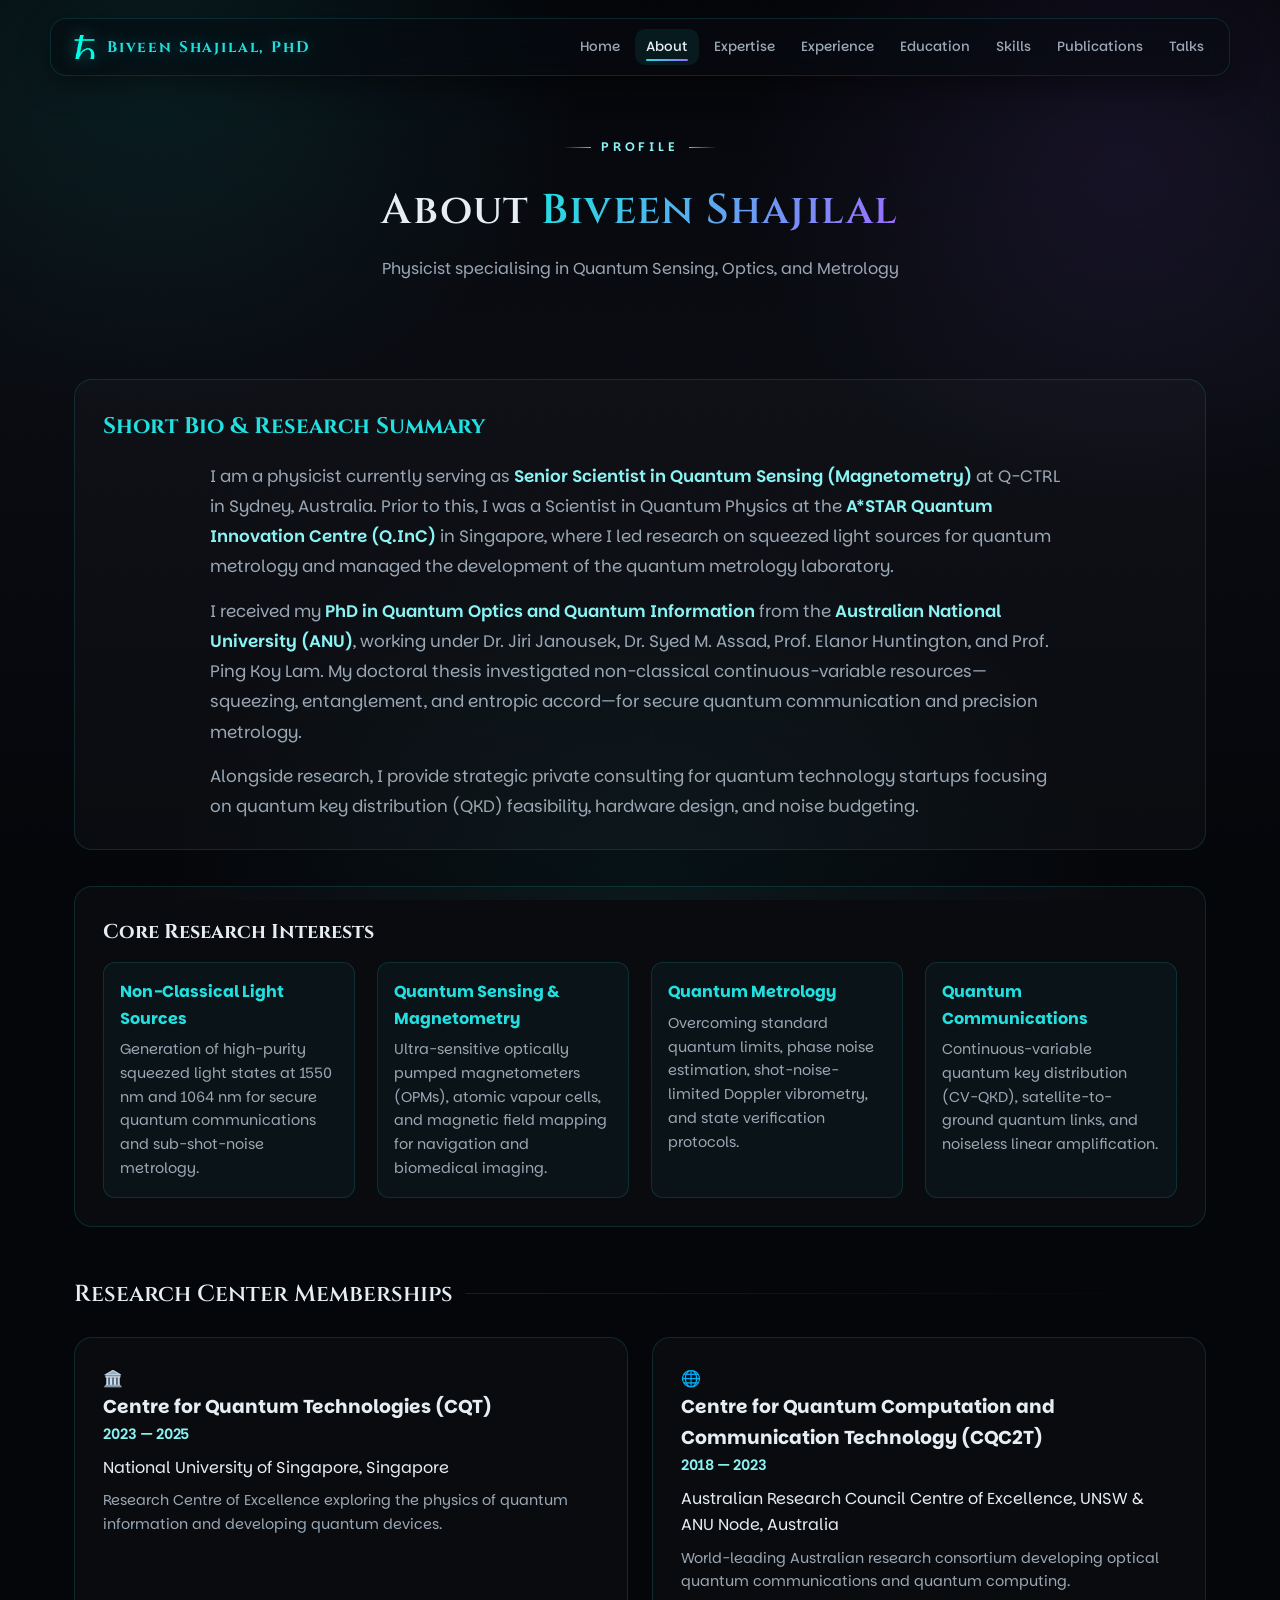
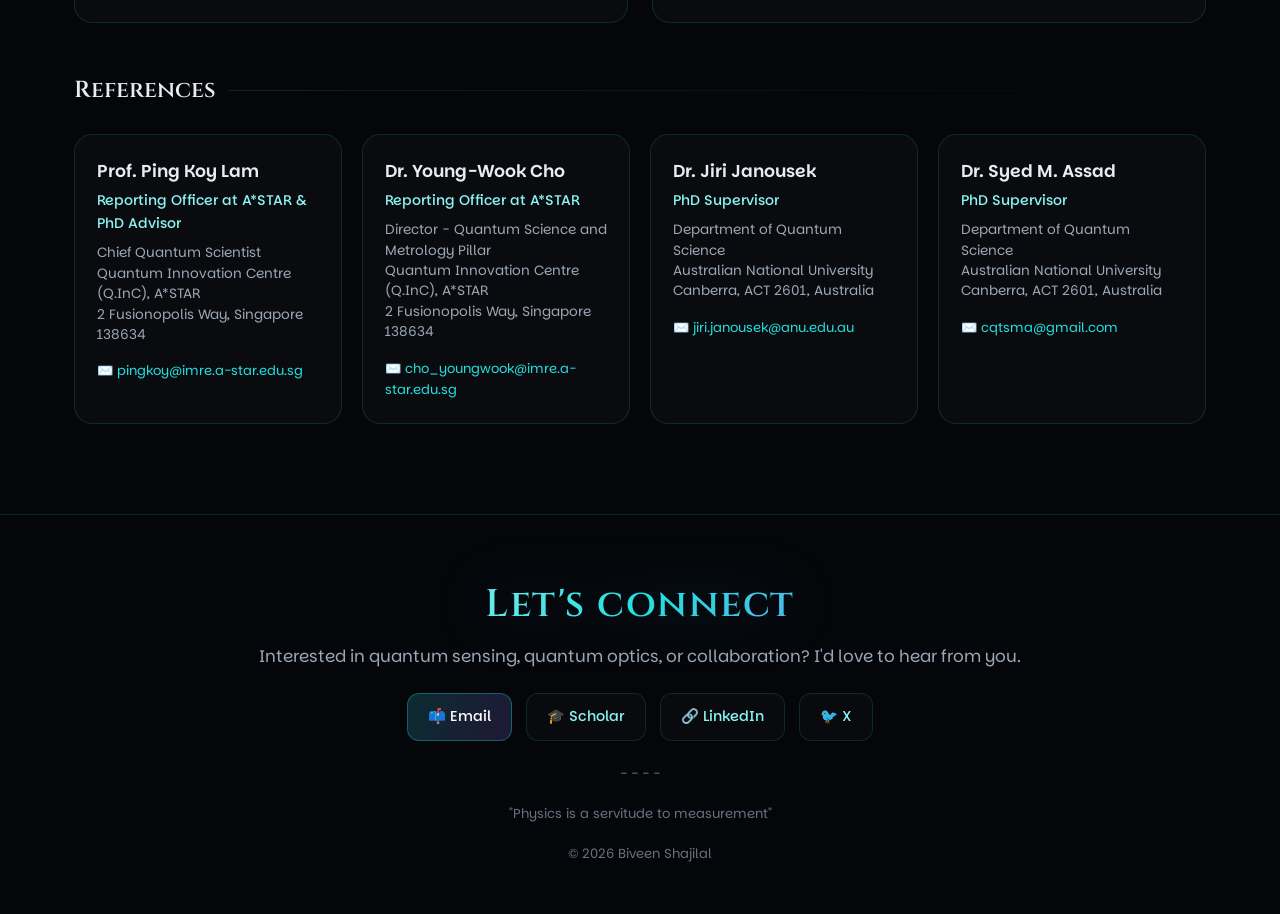
==== about.html @ 1263969d "New subpage version" ====
<!DOCTYPE html>
<html lang="en">
<head>
    <meta charset="UTF-8">
    <meta name="viewport" content="width=device-width, initial-scale=1.0">
    <link rel="icon" href="icon.svg" type="image/svg+xml">
    <link rel="alternate icon" href="icon.png" type="image/png">
    <title>About - Biveen Shajilal</title>
    <link rel="stylesheet" href="css/style.css">
</head>
<body>
    <div class="bg-aurora"></div>
    <div id="scroll-progress"></div>

    <!-- Navigation -->
    <nav class="navbar">
        <a href="index.html" class="nav-brand">
            <img src="icon.svg" alt="Dirac constant h-bar">
            <span>Biveen Shajilal, PhD</span>
        </a>
        <ul class="navbar-nav">
            <li><a href="index.html" class="nav-link">Home</a></li>
            <li><a href="about.html" class="nav-link active">About</a></li>
            <li><a href="expertise.html" class="nav-link">Expertise</a></li>
            <li><a href="experience.html" class="nav-link">Experience</a></li>
            <li><a href="education.html" class="nav-link">Education</a></li>
            <li><a href="skills.html" class="nav-link">Skills</a></li>
            <li><a href="publications.html" class="nav-link">Publications</a></li>
            <li><a href="talks.html" class="nav-link">Talks</a></li>
        </ul>
    </nav>

    <!-- Page Header -->
    <header class="page-header">
        <p class="eyebrow center reveal is-visible">Profile</p>
        <h1 class="section-title reveal is-visible">About <span>Biveen Shajilal</span></h1>
        <p class="section-sub reveal is-visible d1">Physicist specialising in Quantum Sensing, Optics, and Metrology</p>
    </header>

    <main class="container">
        <!-- Biography & Overview -->
        <section class="section">
            <div class="card reveal" style="margin-bottom: 36px;">
                <h2 style="font-family: 'Cinzel', serif; font-size: 1.4rem; color: var(--cyan); margin-bottom: 16px;">Short Bio & Research Summary</h2>
                <p class="about-text align-left" style="margin-bottom: 14px;">
                    I am a physicist currently serving as <strong>Senior Scientist in Quantum Sensing (Magnetometry)</strong> at Q-CTRL in Sydney, Australia. Prior to this, I was a Scientist in Quantum Physics at the <strong>A*STAR Quantum Innovation Centre (Q.InC)</strong> in Singapore, where I led research on squeezed light sources for quantum metrology and managed the development of the quantum metrology laboratory.
                </p>
                <p class="about-text align-left" style="margin-bottom: 14px;">
                    I received my <strong>PhD in Quantum Optics and Quantum Information</strong> from the <strong>Australian National University (ANU)</strong>, working under Dr. Jiri Janousek, Dr. Syed M. Assad, Prof. Elanor Huntington, and Prof. Ping Koy Lam. My doctoral thesis investigated non-classical continuous-variable resources—squeezing, entanglement, and entropic accord—for secure quantum communication and precision metrology.
                </p>
                <p class="about-text align-left" style="margin-bottom: 0;">
                    Alongside research, I provide strategic private consulting for quantum technology startups focusing on quantum key distribution (QKD) feasibility, hardware design, and noise budgeting.
                </p>
            </div>

            <!-- Key Research Interests -->
            <div class="card reveal d1" style="margin-bottom: 36px;">
                <h3 style="font-family: 'Cinzel', serif; font-size: 1.25rem; color: var(--text); margin-bottom: 14px;">Core Research Interests</h3>
                <div class="skills-grid" style="grid-template-columns: repeat(auto-fit, minmax(240px, 1fr));">
                    <div style="background: rgba(34,224,224,0.04); border: 1px solid var(--border); border-radius: 12px; padding: 16px;">
                        <h4 style="color: var(--cyan); margin-bottom: 6px;">Non-Classical Light Sources</h4>
                        <p style="color: var(--text-dim); font-size: 0.9rem;">Generation of high-purity squeezed light states at 1550 nm and 1064 nm for secure quantum communications and sub-shot-noise metrology.</p>
                    </div>
                    <div style="background: rgba(34,224,224,0.04); border: 1px solid var(--border); border-radius: 12px; padding: 16px;">
                        <h4 style="color: var(--cyan); margin-bottom: 6px;">Quantum Sensing & Magnetometry</h4>
                        <p style="color: var(--text-dim); font-size: 0.9rem;">Ultra-sensitive optically pumped magnetometers (OPMs), atomic vapour cells, and magnetic field mapping for navigation and biomedical imaging.</p>
                    </div>
                    <div style="background: rgba(34,224,224,0.04); border: 1px solid var(--border); border-radius: 12px; padding: 16px;">
                        <h4 style="color: var(--cyan); margin-bottom: 6px;">Quantum Metrology</h4>
                        <p style="color: var(--text-dim); font-size: 0.9rem;">Overcoming standard quantum limits, phase noise estimation, shot-noise-limited Doppler vibrometry, and state verification protocols.</p>
                    </div>
                    <div style="background: rgba(34,224,224,0.04); border: 1px solid var(--border); border-radius: 12px; padding: 16px;">
                        <h4 style="color: var(--cyan); margin-bottom: 6px;">Quantum Communications</h4>
                        <p style="color: var(--text-dim); font-size: 0.9rem;">Continuous-variable quantum key distribution (CV-QKD), satellite-to-ground quantum links, and noiseless linear amplification.</p>
                    </div>
                </div>
            </div>

            <!-- Research Center Memberships -->
            <h3 class="sub-heading reveal">Research Center Memberships</h3>
            <div class="expertise-grid" style="margin-bottom: 36px;">
                <div class="card reveal d1">
                    <div class="ico">🏛️</div>
                    <h3>Centre for Quantum Technologies (CQT)</h3>
                    <p style="color: var(--cyan-soft); font-size: 0.9rem; font-weight: 600; margin-bottom: 8px;">2023 — 2025</p>
                    <p>National University of Singapore, Singapore</p>
                    <p style="color: var(--text-dim); font-size: 0.9rem; margin-top: 8px;">Research Centre of Excellence exploring the physics of quantum information and developing quantum devices.</p>
                </div>
                <div class="card reveal d2">
                    <div class="ico">🌐</div>
                    <h3>Centre for Quantum Computation and Communication Technology (CQC2T)</h3>
                    <p style="color: var(--cyan-soft); font-size: 0.9rem; font-weight: 600; margin-bottom: 8px;">2018 — 2023</p>
                    <p>Australian Research Council Centre of Excellence, UNSW & ANU Node, Australia</p>
                    <p style="color: var(--text-dim); font-size: 0.9rem; margin-top: 8px;">World-leading Australian research consortium developing optical quantum communications and quantum computing.</p>
                </div>
            </div>

            <!-- Academic & Professional References -->
            <h3 class="sub-heading reveal">References</h3>
            <div class="references-grid reveal d1">
                <div class="card ref-card">
                    <div class="ref-name">Prof. Ping Koy Lam</div>
                    <div class="ref-role">Reporting Officer at A*STAR & PhD Advisor</div>
                    <div class="ref-org">
                        Chief Quantum Scientist<br>
                        Quantum Innovation Centre (Q.InC), A*STAR<br>
                        2 Fusionopolis Way, Singapore 138634
                    </div>
                    <a href="mailto:pingkoy@imre.a-star.edu.sg" class="ref-email">✉️ pingkoy@imre.a-star.edu.sg</a>
                </div>
                <div class="card ref-card">
                    <div class="ref-name">Dr. Young-Wook Cho</div>
                    <div class="ref-role">Reporting Officer at A*STAR</div>
                    <div class="ref-org">
                        Director - Quantum Science and Metrology Pillar<br>
                        Quantum Innovation Centre (Q.InC), A*STAR<br>
                        2 Fusionopolis Way, Singapore 138634
                    </div>
                    <a href="mailto:cho_youngwook@imre.a-star.edu.sg" class="ref-email">✉️ cho_youngwook@imre.a-star.edu.sg</a>
                </div>
                <div class="card ref-card">
                    <div class="ref-name">Dr. Jiri Janousek</div>
                    <div class="ref-role">PhD Supervisor</div>
                    <div class="ref-org">
                        Department of Quantum Science<br>
                        Australian National University<br>
                        Canberra, ACT 2601, Australia
                    </div>
                    <a href="mailto:jiri.janousek@anu.edu.au" class="ref-email">✉️ jiri.janousek@anu.edu.au</a>
                </div>
                <div class="card ref-card">
                    <div class="ref-name">Dr. Syed M. Assad</div>
                    <div class="ref-role">PhD Supervisor</div>
                    <div class="ref-org">
                        Department of Quantum Science<br>
                        Australian National University<br>
                        Canberra, ACT 2601, Australia
                    </div>
                    <a href="mailto:cqtsma@gmail.com" class="ref-email">✉️ cqtsma@gmail.com</a>
                </div>
            </div>
        </section>
    </main>

    <!-- Footer -->
    <footer class="footer">
        <div class="hero-name">Let's connect</div>
        <p class="about-text">Interested in quantum sensing, quantum optics, or collaboration? I'd love to hear from you.</p>
        <div class="footer-links">
            <a href="mailto:biveen.shajilal@gmail.com" class="btn btn-primary">📫 Email</a>
            <a href="https://scholar.google.com/citations?user=_PFmphAAAAAJ&hl=en" class="btn" target="_blank">🎓 Scholar</a>
            <a href="https://www.linkedin.com/in/biveen-shajilal-3a89a4a4" class="btn" target="_blank">🔗 LinkedIn</a>
            <a href="https://x.com/biveenslal" class="btn" target="_blank">🐦 X</a>
        </div>
        <p class="footer-copy">- - - -</p>
        <p class="footer-copy">"Physics is a servitude to measurement"</p>
        <p class="footer-copy">© <span id="year"></span> Biveen Shajilal</p>
    </footer>

    <script src="js/main.js"></script>
</body>
</html>
---- css/style.css ----
@import url('https://fonts.googleapis.com/css2?family=Parkinsans:wght@300..700&display=swap');
@import url('https://fonts.googleapis.com/css2?family=Cinzel:wght@400..900&display=swap');

:root {
    --bg-0: #05060a;
    --bg-1: #0a0c12;
    --bg-2: #0e1119;
    --cyan: #22e0e0;
    --cyan-soft: #8af4f4;
    --purple: #9d6bff;
    --text: #e6edf3;
    --text-dim: #9aa7b4;
    --text-faint: #66727f;
    --border: rgba(34, 224, 224, 0.14);
    --border-strong: rgba(34, 224, 224, 0.32);
    --card: rgba(255, 255, 255, 0.025);
}

* { margin: 0; padding: 0; box-sizing: border-box; }

html { scroll-behavior: smooth; }

body {
    font-family: 'Parkinsans', sans-serif;
    background: var(--bg-0);
    color: var(--text);
    line-height: 1.65;
    overflow-x: hidden;
    -webkit-font-smoothing: antialiased;
    min-height: 100vh;
    display: flex;
    flex-direction: column;
}

/* Ambient animated background */
.bg-aurora {
    position: fixed;
    inset: 0;
    z-index: -2;
    background:
        radial-gradient(45rem 35rem at 12% 8%, rgba(34, 224, 224, 0.10), transparent 60%),
        radial-gradient(40rem 35rem at 88% 18%, rgba(157, 107, 255, 0.10), transparent 60%),
        radial-gradient(50rem 40rem at 50% 100%, rgba(34, 224, 224, 0.06), transparent 60%),
        linear-gradient(180deg, var(--bg-0), var(--bg-1) 40%, var(--bg-0));
}
.bg-aurora::after {
    content: '';
    position: absolute;
    inset: -50%;
    background:
        radial-gradient(circle at 30% 30%, rgba(34,224,224,0.05), transparent 8%),
        radial-gradient(circle at 70% 60%, rgba(157,107,255,0.05), transparent 8%);
    background-size: 14px 14px, 22px 22px;
    opacity: 0.5;
    animation: drift 40s linear infinite;
}
@keyframes drift {
    0% { transform: translate(0, 0); }
    100% { transform: translate(-60px, -60px); }
}

.container { 
    max-width: 1180px; 
    margin: 0 auto; 
    padding: 0 24px; 
    position: relative; 
    z-index: 1; 
    width: 100%;
}

main.container {
    flex: 1 0 auto;
}

/* Scroll progress bar */
#scroll-progress {
    position: fixed; top: 0; left: 0; height: 3px; width: 0%;
    background: linear-gradient(90deg, var(--cyan), var(--purple));
    z-index: 2000; box-shadow: 0 0 12px rgba(34, 224, 224, 0.6);
    transition: width 0.1s linear;
}

/* ---------- Navbar ---------- */
.navbar {
    position: fixed; top: 18px; left: 50%; transform: translateX(-50%);
    width: calc(100% - 36px); max-width: 1180px;
    background: rgba(8, 10, 16, 0.6);
    backdrop-filter: blur(18px) saturate(140%);
    -webkit-backdrop-filter: blur(18px) saturate(140%);
    border: 1px solid var(--border);
    border-radius: 16px;
    padding: 10px 14px;
    z-index: 1000;
    display: flex; align-items: center; justify-content: space-between;
    box-shadow: 0 10px 30px rgba(0, 0, 0, 0.4);
    transition: transform 0.4s ease, box-shadow 0.4s ease;
}
.nav-brand {
    font-family: 'Cinzel', serif; font-weight: 700; letter-spacing: 0.12em;
    color: var(--cyan); font-size: 0.95rem; padding-left: 8px; white-space: nowrap;
    text-shadow: 0 0 16px rgba(34, 224, 224, 0.4);
    display: inline-flex; align-items: center; gap: 10px;
    text-decoration: none;
}
.nav-brand img {
    width: 24px; height: 24px; display: block;
    filter: drop-shadow(0 0 8px rgba(34, 224, 224, 0.5));
}
.navbar-nav { list-style: none; display: flex; gap: 4px; flex-wrap: wrap; justify-content: flex-end; }
.nav-link {
    color: var(--text-dim); text-decoration: none; font-size: 0.84rem; font-weight: 500;
    padding: 7px 11px; border-radius: 10px; position: relative; 
    transition: color 0.25s ease, background 0.25s ease;
    display: inline-block;
}
.nav-link::after {
    content: ''; position: absolute; left: 11px; right: 11px; bottom: 4px; height: 2px;
    background: linear-gradient(90deg, var(--cyan), var(--purple));
    transform: scaleX(0); transform-origin: left; transition: transform 0.3s ease; border-radius: 2px;
}
.nav-link:hover, .nav-link.active { color: var(--text); background: rgba(34, 224, 224, 0.08); }
.nav-link:hover::after, .nav-link.active::after { transform: scaleX(1); }

/* ---------- Page Header (for subpages) ---------- */
.page-header {
    padding: 130px 24px 36px;
    text-align: center;
    position: relative;
    z-index: 1;
}

/* ---------- Hero (Home) ---------- */
.hero {
    position: relative; min-height: 100vh;
    display: flex; flex-direction: column; align-items: center; justify-content: center;
    text-align: center; padding: 120px 24px 100px; overflow: hidden;
}
.hero-inner { position: relative; z-index: 1; max-width: 880px; }
.hero-inner > *:not(.atom) { position: relative; z-index: 1; }

/* Rubidium atom: profile picture as nucleus with electron shells */
.atom {
    position: relative; width: 169px; height: 169px; margin: 0 auto 20px;
    display: flex; align-items: center; justify-content: center; z-index: 0;
    animation: floaty 6s ease-in-out infinite;
}
.atom .shells { position: absolute; top: 50%; left: 50%; width: 0; height: 0; z-index: 0; pointer-events: none; opacity: 0.15; }
.atom .shell {
    position: absolute; top: 50%; left: 50%; border-radius: 50%;
    border: 1px solid rgba(34, 224, 224, 0.16);
    transform: translate(-50%, -50%);
    animation: orbitSpin var(--dur) linear infinite;
}
.atom .shell.rev { animation-direction: reverse; border-color: rgba(157, 107, 255, 0.18); }
.atom .electron {
    position: absolute; top: 50%; left: 50%; width: 7px; height: 7px; border-radius: 50%;
    transform: translate(-50%, -50%) rotate(var(--a)) translateX(var(--r));
    background: radial-gradient(circle at 35% 35%, #d6ffff, var(--cyan));
    box-shadow: 0 0 8px 1.5px rgba(34, 224, 224, 0.7);
}
.atom .shell.rev .electron {
    background: radial-gradient(circle at 35% 35%, #f0e7ff, var(--purple));
    box-shadow: 0 0 8px 1.5px rgba(157, 107, 255, 0.7);
}
.atom .electron.valence {
    width: 10px; height: 10px;
    background: radial-gradient(circle at 35% 35%, #fff6cf, #ffce4d);
    box-shadow: 0 0 12px 2.5px rgba(255, 200, 80, 0.85);
}
@keyframes orbitSpin { to { transform: translate(-50%, -50%) rotate(360deg); } }

.hero-avatar {
    width: 169px; height: 169px; border-radius: 50%; margin: 0 auto;
    border: 2px solid var(--border-strong); overflow: hidden; position: relative; z-index: 1;
    box-shadow: 0 0 0 6px rgba(34, 224, 224, 0.05), 0 0 40px rgba(34, 224, 224, 0.25);
}
.hero-avatar::before {
    content: ''; position: absolute; inset: -2px; border-radius: 50%; padding: 2px;
    background: conic-gradient(from 0deg, var(--cyan), var(--purple), var(--cyan));
    -webkit-mask: linear-gradient(#000 0 0) content-box, linear-gradient(#000 0 0);
    mask: linear-gradient(#000 0 0) content-box, linear-gradient(#000 0 0);
    -webkit-mask-composite: xor; mask-composite: exclude;
    animation: spin 8s linear infinite;
}
.hero-avatar img { width: 100%; height: 100%; object-fit: cover; border-radius: 50%; display: block; }
@keyframes floaty { 0%, 100% { transform: translateY(0); } 50% { transform: translateY(-10px); } }
@keyframes spin { to { transform: rotate(360deg); } }

.eyebrow {
    display: inline-flex; align-items: center; gap: 10px;
    font-size: 0.78rem; font-weight: 600; letter-spacing: 0.32em; text-transform: uppercase;
    color: var(--cyan-soft); margin-bottom: 18px;
}
.eyebrow::before, .eyebrow.center::after {
    content: ''; width: 28px; height: 1px; background: linear-gradient(90deg, transparent, var(--cyan));
}
.eyebrow.center::after { background: linear-gradient(90deg, var(--cyan), transparent); }

.hero-name {
    font-family: 'Cinzel', serif; font-weight: 600;
    font-size: clamp(2.08rem, 5.6vw, 4rem); line-height: 1.05; letter-spacing: 0.04em;
    background: linear-gradient(120deg, #ffffff 10%, var(--cyan) 50%, var(--purple) 90%);
    -webkit-background-clip: text; background-clip: text; -webkit-text-fill-color: transparent;
    filter: drop-shadow(0 0 30px rgba(34, 224, 224, 0.25));
    margin-bottom: 18px;
}
.hero-role { font-size: clamp(1.05rem, 2.4vw, 1.35rem); color: var(--text); font-weight: 500; margin-bottom: 8px; }
.hero-affil { font-size: 0.98rem; color: var(--text-dim); margin-bottom: 28px; }
.hero-affil strong { color: var(--cyan-soft); font-weight: 600; }

.hero-badges { display: flex; flex-wrap: wrap; gap: 10px; justify-content: center; margin-bottom: 32px; }
.badge {
    font-size: 0.82rem; font-weight: 500; padding: 7px 16px; border-radius: 999px;
    color: var(--cyan-soft); background: rgba(34, 224, 224, 0.07);
    border: 1px solid var(--border); transition: all 0.3s ease;
}
.badge:hover { background: rgba(157, 107, 255, 0.12); border-color: rgba(157,107,255,0.4); color: #fff; transform: translateY(-2px); }

.hero-links { display: flex; flex-wrap: wrap; gap: 12px; justify-content: center; }
.btn {
    display: inline-flex; align-items: center; gap: 8px; text-decoration: none; font-weight: 500; font-size: 0.9rem;
    padding: 11px 20px; border-radius: 12px; transition: all 0.3s ease; border: 1px solid var(--border);
    color: var(--cyan-soft); background: rgba(255,255,255,0.02);
}
.btn:hover { 
    transform: translateY(-3px); color: #fff; border-color: var(--border-strong);
    box-shadow: 0 10px 26px rgba(34, 224, 224, 0.2); background: rgba(34, 224, 224, 0.08); 
}
.btn-primary { 
    background: linear-gradient(120deg, rgba(34,224,224,0.18), rgba(157,107,255,0.18)); 
    border-color: var(--border-strong); color: #fff; 
}

.scroll-cue {
    position: absolute; bottom: 28px; left: 50%; transform: translateX(-50%); z-index: 1;
    display: flex; flex-direction: column; align-items: center; gap: 8px; color: var(--text-faint);
    font-size: 0.7rem; letter-spacing: 0.3em; text-transform: uppercase;
}
.scroll-mouse { width: 22px; height: 36px; border: 2px solid var(--text-faint); border-radius: 12px; position: relative; }
.scroll-mouse::before {
    content: ''; position: absolute; top: 7px; left: 50%; transform: translateX(-50%);
    width: 4px; height: 7px; border-radius: 2px; background: var(--cyan); animation: scrollDot 1.6s ease-in-out infinite;
}
@keyframes scrollDot { 0% { opacity: 0; transform: translate(-50%, 0); } 40% { opacity: 1; } 80%, 100% { opacity: 0; transform: translate(-50%, 12px); } }

/* ---------- Stats strip ---------- */
.stats-strip {
    display: grid; grid-template-columns: repeat(4, 1fr); gap: 18px;
    margin: 40px auto 0; max-width: 1000px; position: relative; z-index: 2;
    padding: 0 24px;
}
.stat-card {
    text-align: center; padding: 26px 16px; border-radius: 18px;
    background: var(--card); border: 1px solid var(--border);
    backdrop-filter: blur(14px); -webkit-backdrop-filter: blur(14px);
    transition: all 0.35s ease;
}
.stat-card:hover { transform: translateY(-6px); border-color: var(--border-strong); box-shadow: 0 16px 40px rgba(34,224,224,0.12); }
.stat-num {
    font-family: 'Cinzel', serif; font-size: 2.2rem; font-weight: 700; line-height: 1;
    background: linear-gradient(120deg, var(--cyan), var(--purple));
    -webkit-background-clip: text; background-clip: text; -webkit-text-fill-color: transparent;
}
.stat-label { font-size: 0.78rem; color: var(--text-dim); margin-top: 8px; letter-spacing: 0.04em; }

/* ---------- Sections ---------- */
.section { padding: 60px 0 30px; }
.section-head { text-align: center; max-width: 760px; margin: 0 auto 42px; }
.section-title {
    font-family: 'Cinzel', serif; font-size: clamp(1.8rem, 4vw, 2.6rem); font-weight: 600;
    color: var(--text); letter-spacing: 0.03em;
}
.section-title span {
    background: linear-gradient(120deg, var(--cyan), var(--purple));
    -webkit-background-clip: text; background-clip: text; -webkit-text-fill-color: transparent;
}
.section-sub { color: var(--text-dim); margin-top: 12px; font-size: 1rem; }
.section-subtitle {
    font-family: 'Cinzel', serif;
    font-size: 0.88rem;
    font-weight: 500;
    letter-spacing: 0.07em;
    color: var(--cyan-soft);
    margin-top: 14px;
    line-height: 1.6;
    text-shadow: 0 0 12px rgba(34, 224, 224, 0.2);
}

.about-text { 
    color: var(--text-dim); font-size: 1.05rem; line-height: 1.8; 
    max-width: 860px; margin: 0 auto 20px; text-align: center; 
}
.about-text.align-left { text-align: left; }
.about-text strong { color: var(--cyan-soft); font-weight: 600; }

/* Cards generic */
.card {
    position: relative; background: var(--card); border: 1px solid var(--border);
    border-radius: 18px; padding: 28px; overflow: hidden; transition: all 0.35s ease;
}
.card::before {
    content: ''; position: absolute; inset: 0; padding: 1px; border-radius: 18px; pointer-events: none;
    background: linear-gradient(130deg, rgba(34,224,224,0.4), transparent 40%, rgba(157,107,255,0.4));
    -webkit-mask: linear-gradient(#000 0 0) content-box, linear-gradient(#000 0 0);
    mask: linear-gradient(#000 0 0) content-box, linear-gradient(#000 0 0);
    -webkit-mask-composite: xor; mask-composite: exclude; opacity: 0; transition: opacity 0.35s ease;
}
.card:hover { transform: translateY(-6px); box-shadow: 0 18px 44px rgba(0,0,0,0.4); }
.card:hover::before { opacity: 1; }

.expertise-grid { display: grid; grid-template-columns: repeat(auto-fit, minmax(300px, 1fr)); gap: 24px; }
.expertise-item .ico {
    width: 48px; height: 48px; border-radius: 14px; display: flex; align-items: center; justify-content: center;
    font-size: 1.5rem; margin-bottom: 18px; background: rgba(34,224,224,0.08); border: 1px solid var(--border);
}
.expertise-item h3 { color: var(--text); font-size: 1.25rem; font-weight: 600; margin-bottom: 12px; }
.expertise-item p { color: var(--text-dim); font-size: 0.96rem; line-height: 1.7; }
.expertise-item ul { list-style: none; margin-top: 14px; display: flex; flex-direction: column; gap: 6px; }
.expertise-item ul li { color: var(--text-dim); font-size: 0.88rem; display: flex; align-items: baseline; gap: 8px; }
.expertise-item ul li::before { content: '▹'; color: var(--cyan); }

/* Quick link cards for Home page */
.gateway-grid { display: grid; grid-template-columns: repeat(auto-fit, minmax(250px, 1fr)); gap: 20px; margin-top: 30px; }
.gateway-card {
    text-decoration: none; display: flex; flex-direction: column; justify-content: space-between;
}
.gateway-card h3 { color: var(--text); font-size: 1.15rem; font-weight: 600; display: flex; align-items: center; gap: 8px; }
.gateway-card p { color: var(--text-dim); font-size: 0.88rem; margin: 10px 0 14px; line-height: 1.6; }
.gateway-card .arrow { color: var(--cyan); font-size: 0.9rem; font-weight: 600; align-self: flex-start; }

/* Timeline */
.timeline { position: relative; max-width: 900px; margin: 0 auto; padding-left: 34px; }
.timeline::before {
    content: ''; position: absolute; left: 9px; top: 6px; bottom: 6px; width: 2px;
    background: linear-gradient(180deg, var(--cyan), rgba(157,107,255,0.4), transparent);
}
.tl-item { position: relative; margin-bottom: 28px; }
.tl-item::before {
    content: ''; position: absolute; left: -33px; top: 26px; width: 14px; height: 14px; border-radius: 50%;
    background: var(--bg-0); border: 2px solid var(--cyan); box-shadow: 0 0 0 4px rgba(34,224,224,0.12);
}
.tl-head { display: flex; justify-content: space-between; flex-wrap: wrap; gap: 8px; margin-bottom: 6px; }
.tl-title { font-size: 1.18rem; font-weight: 600; color: var(--text); }
.tl-date {
    font-size: 0.78rem; color: var(--cyan-soft); font-weight: 600; white-space: nowrap;
    background: rgba(34,224,224,0.08); border: 1px solid var(--border); padding: 4px 12px; border-radius: 999px; height: fit-content;
}
.tl-org { color: var(--cyan-soft); font-weight: 500; font-size: 0.98rem; margin-bottom: 8px; }
.tl-desc { color: var(--text-dim); font-size: 0.95rem; line-height: 1.7; }
.tl-meta { color: var(--text-faint); font-size: 0.88rem; margin-top: 8px; }
.tl-meta strong { color: var(--text-dim); }

/* Skills */
.skills-grid { display: grid; grid-template-columns: repeat(auto-fit, minmax(270px, 1fr)); gap: 22px; }
.skill-category h4 { color: var(--cyan); font-size: 1.05rem; font-weight: 600; margin-bottom: 16px; letter-spacing: 0.02em; }
.skill-list { display: flex; flex-wrap: wrap; gap: 8px; }
.skill-tag {
    background: rgba(34,224,224,0.07); color: var(--text); padding: 6px 13px; border-radius: 16px;
    font-size: 0.8rem; font-weight: 500; border: 1px solid var(--border); transition: all 0.25s ease;
}
.skill-tag:hover { background: rgba(157,107,255,0.16); border-color: rgba(157,107,255,0.45); transform: translateY(-2px); color: #fff; }

/* Publications */
.pub-grid { display: grid; gap: 18px; }
.pub-item { padding: 24px 26px; }
.pub-num {
    display: inline-block; font-family: 'Cinzel', serif; font-size: 0.85rem; font-weight: 700;
    color: var(--cyan); margin-right: 8px;
}
.pub-title-row { display: flex; align-items: flex-start; justify-content: space-between; gap: 14px; margin-bottom: 8px; }
.pub-title { font-size: 1.06rem; font-weight: 600; line-height: 1.5; color: var(--text); }
.pub-link-btn {
    flex-shrink: 0; display: inline-flex; align-items: center; gap: 6px; text-decoration: none;
    font-size: 0.78rem; font-weight: 600; color: var(--cyan-soft); white-space: nowrap;
    padding: 6px 13px; border-radius: 999px; border: 1px solid var(--border);
    background: rgba(34,224,224,0.07); transition: all 0.25s ease;
}
.pub-link-btn:hover { color: #fff; background: rgba(34,224,224,0.16); border-color: var(--border-strong); transform: translateY(-2px); box-shadow: 0 8px 20px rgba(34,224,224,0.18); }
.pub-authors { color: var(--text-dim); font-size: 0.9rem; margin-bottom: 6px; }
.pub-venue { color: var(--text-faint); font-size: 0.85rem; font-style: italic; }

/* References Grid */
.references-grid {
    display: grid; grid-template-columns: repeat(auto-fit, minmax(260px, 1fr)); gap: 20px;
}
.ref-card { padding: 22px; }
.ref-name { font-size: 1.08rem; font-weight: 600; color: var(--text); margin-bottom: 4px; }
.ref-role { color: var(--cyan-soft); font-size: 0.88rem; font-weight: 500; margin-bottom: 8px; }
.ref-org { color: var(--text-dim); font-size: 0.85rem; line-height: 1.5; margin-bottom: 12px; }
.ref-email {
    display: inline-flex; align-items: center; gap: 6px; color: var(--cyan);
    font-size: 0.82rem; text-decoration: none; transition: color 0.2s ease;
}
.ref-email:hover { color: #fff; text-decoration: underline; }

.sub-heading {
    font-family: 'Cinzel', serif; font-size: 1.45rem; font-weight: 600; color: var(--text);
    margin: 48px 0 24px; display: flex; align-items: center; gap: 12px;
}
.sub-heading::after {
    content: ''; flex: 1; height: 1px; background: linear-gradient(90deg, var(--border), transparent);
}

.center-link { text-align: center; margin-top: 36px; }
.text-link {
    color: var(--cyan); text-decoration: none; font-weight: 600; font-size: 0.95rem;
    border-bottom: 1px solid rgba(34,224,224,0.3); padding-bottom: 2px; transition: all 0.25s ease;
}
.text-link:hover { color: #fff; border-color: #fff; letter-spacing: 0.03em; }

/* Footer */
.footer { text-align: center; padding: 70px 24px 50px; margin-top: 60px; border-top: 1px solid var(--border); width: 100%; }
.footer .hero-name { font-size: clamp(1.2rem, 4vw, 2.4rem); margin-bottom: 16px; }
.footer-links { display: flex; gap: 14px; justify-content: center; flex-wrap: wrap; margin: 22px 0; }
.footer-copy { color: var(--text-faint); font-size: 0.82rem; margin-top: 18px; }

/* Reveal-on-scroll */
.reveal { opacity: 0; transform: translateY(30px); transition: opacity 0.7s cubic-bezier(.2,.7,.2,1), transform 0.7s cubic-bezier(.2,.7,.2,1); }
.reveal.is-visible { opacity: 1; transform: none; }
.reveal.d1 { transition-delay: 0.08s; }
.reveal.d2 { transition-delay: 0.16s; }
.reveal.d3 { transition-delay: 0.24s; }
.reveal.d4 { transition-delay: 0.32s; }
@media (prefers-reduced-motion: reduce) {
    .reveal { opacity: 1; transform: none; transition: none; }
    .atom, .shell, .hero-avatar::before, .bg-aurora::after, .scroll-mouse::before { animation: none; }
}

/* Responsive */
@media (max-width: 860px) {
    .stats-strip { grid-template-columns: repeat(2, 1fr); margin-top: 0; padding-top: 24px; }
    .nav-brand { display: none; }
    .navbar { justify-content: center; }
    .navbar-nav { justify-content: center; }
}
@media (max-width: 580px) {
    .nav-link { font-size: 0.78rem; padding: 6px 8px; }
    .section { padding: 40px 0 10px; }
    .page-header { padding: 110px 20px 24px; }
    .card { padding: 20px; }
    .tl-date { font-size: 0.72rem; }
}
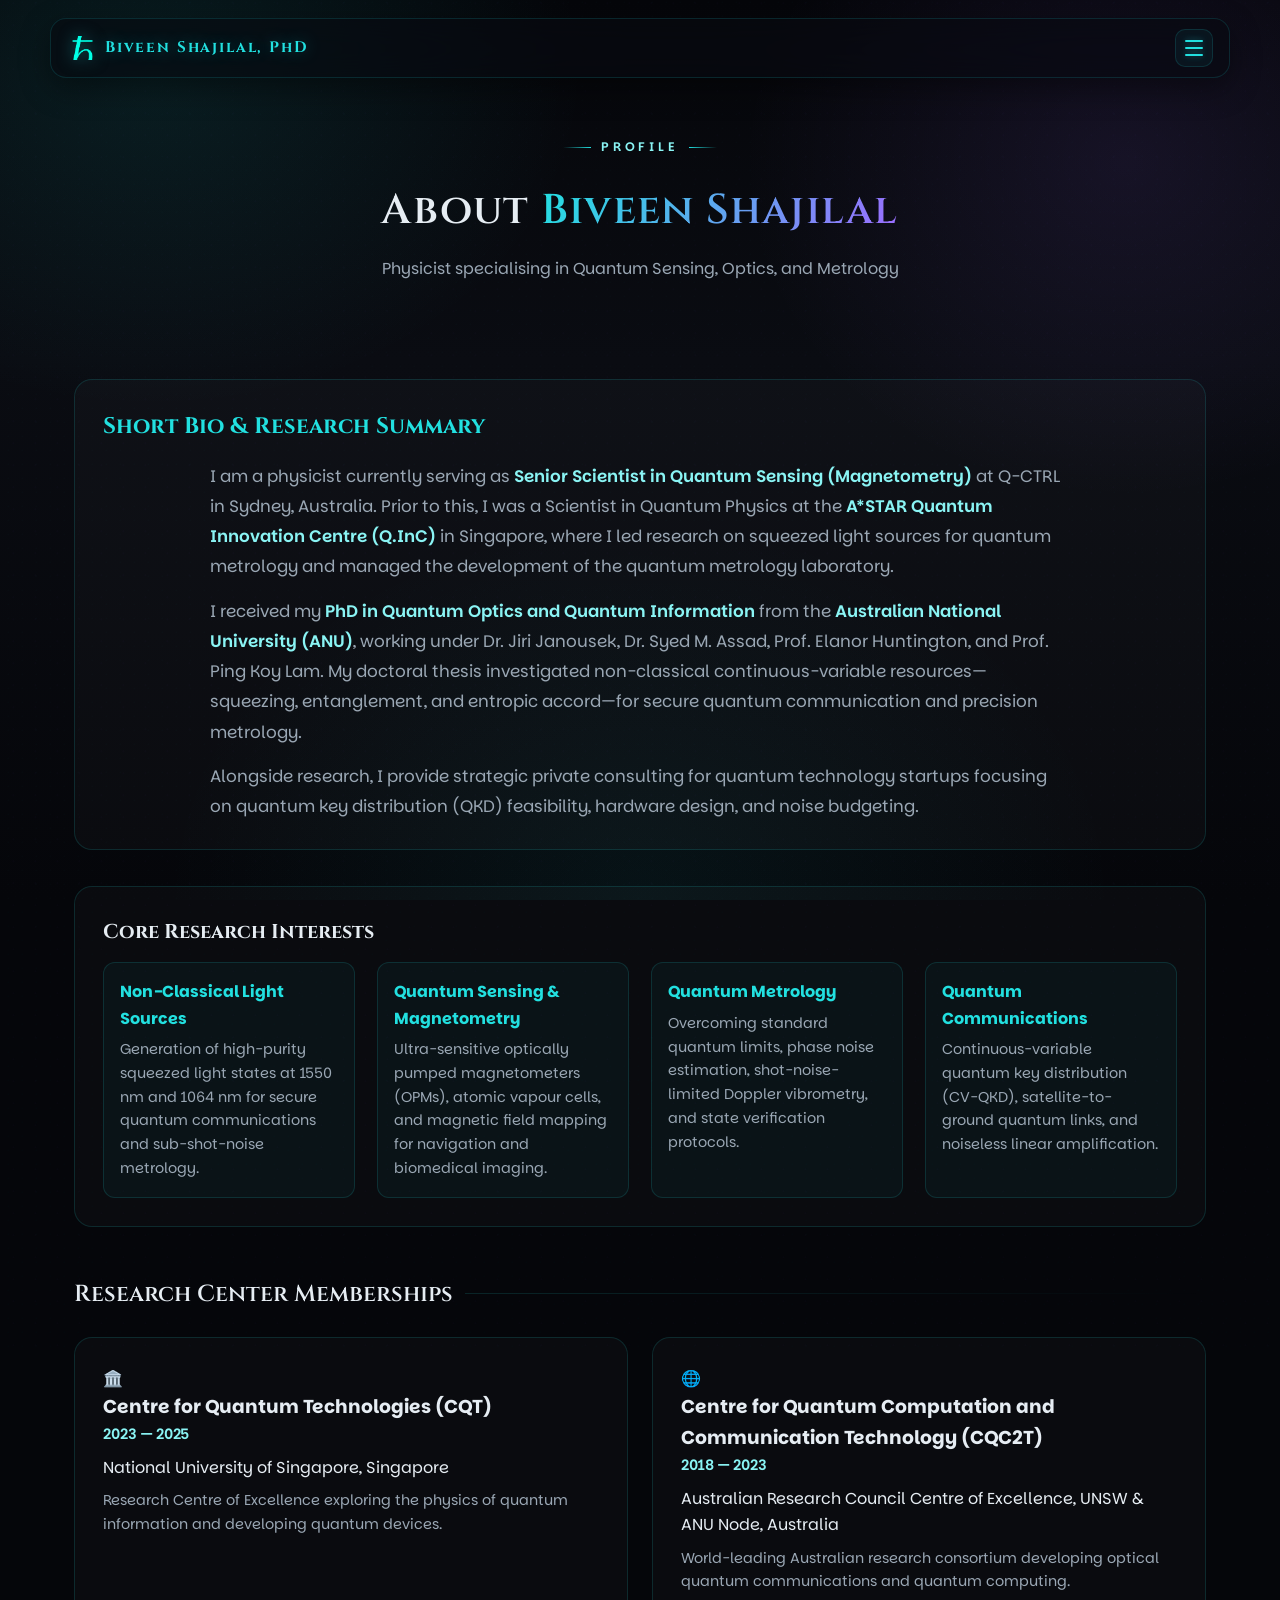
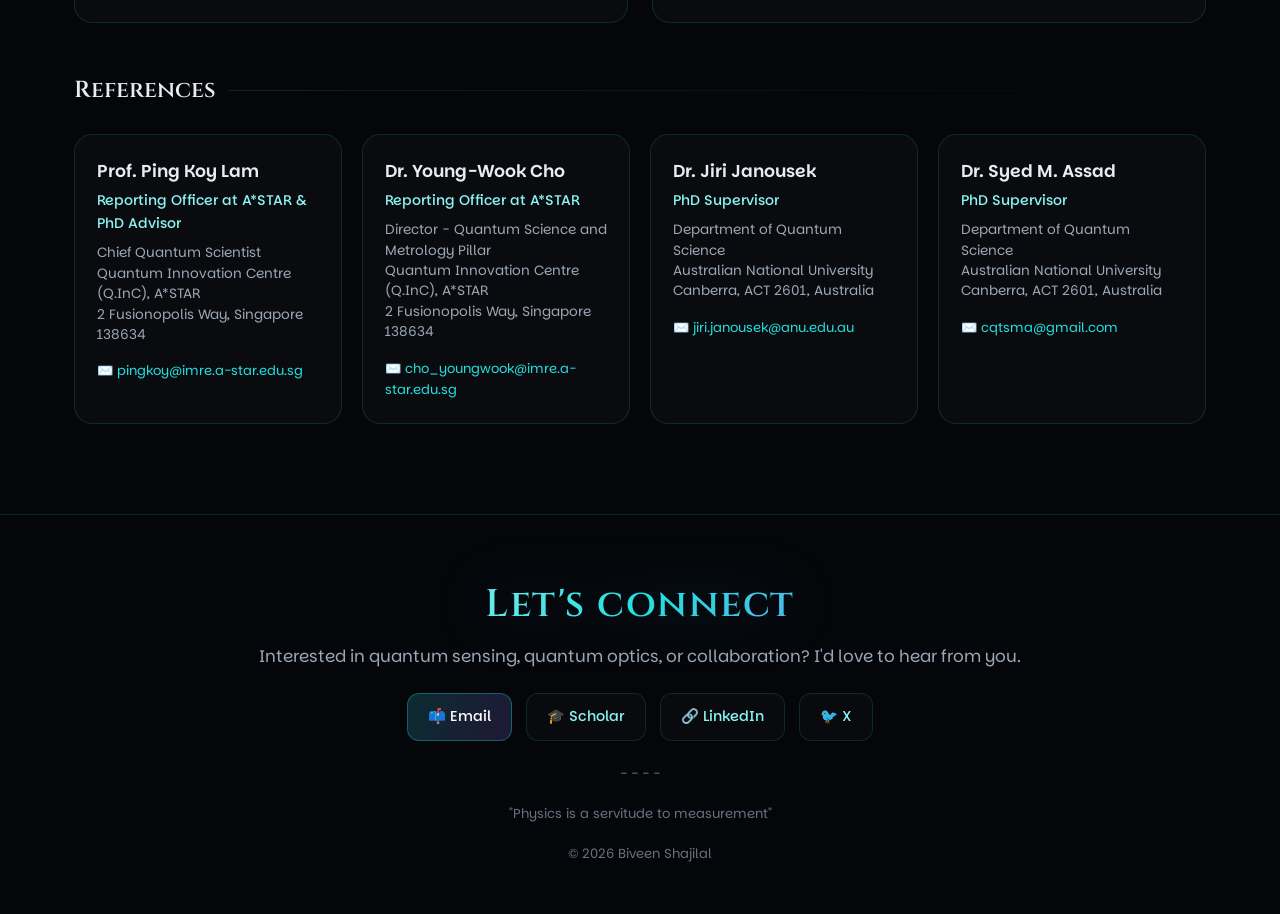
==== commit d0f5a4d5: "Hamburger menu update" ====
--- a/about.html
+++ b/about.html
@@ -18,7 +18,12 @@
             <img src="icon.svg" alt="Dirac constant h-bar">
             <span>Biveen Shajilal, PhD</span>
         </a>
-        <ul class="navbar-nav">
+        <button class="nav-toggle" id="navToggle" aria-label="Toggle navigation menu" aria-expanded="false">
+            <span class="hamburger-bar"></span>
+            <span class="hamburger-bar"></span>
+            <span class="hamburger-bar"></span>
+        </button>
+        <ul class="nav-menu" id="navMenu">
             <li><a href="index.html" class="nav-link">Home</a></li>
             <li><a href="about.html" class="nav-link active">About</a></li>
             <li><a href="expertise.html" class="nav-link">Expertise</a></li>
--- a/css/style.css
+++ b/css/style.css
@@ -84,12 +84,12 @@
 .navbar {
     position: fixed; top: 18px; left: 50%; transform: translateX(-50%);
     width: calc(100% - 36px); max-width: 1180px;
-    background: rgba(8, 10, 16, 0.6);
+    background: rgba(8, 10, 16, 0.65);
     backdrop-filter: blur(18px) saturate(140%);
     -webkit-backdrop-filter: blur(18px) saturate(140%);
     border: 1px solid var(--border);
     border-radius: 16px;
-    padding: 10px 14px;
+    padding: 10px 16px;
     z-index: 1000;
     display: flex; align-items: center; justify-content: space-between;
     box-shadow: 0 10px 30px rgba(0, 0, 0, 0.4);
@@ -97,29 +97,126 @@
 }
 .nav-brand {
     font-family: 'Cinzel', serif; font-weight: 700; letter-spacing: 0.12em;
-    color: var(--cyan); font-size: 0.95rem; padding-left: 8px; white-space: nowrap;
+    color: var(--cyan); font-size: 0.95rem; padding-left: 4px; white-space: nowrap;
     text-shadow: 0 0 16px rgba(34, 224, 224, 0.4);
     display: inline-flex; align-items: center; gap: 10px;
     text-decoration: none;
+    transition: opacity 0.25s ease;
+}
+.nav-brand:hover {
+    opacity: 0.88;
 }
 .nav-brand img {
     width: 24px; height: 24px; display: block;
     filter: drop-shadow(0 0 8px rgba(34, 224, 224, 0.5));
 }
-.navbar-nav { list-style: none; display: flex; gap: 4px; flex-wrap: wrap; justify-content: flex-end; }
-.nav-link {
-    color: var(--text-dim); text-decoration: none; font-size: 0.84rem; font-weight: 500;
-    padding: 7px 11px; border-radius: 10px; position: relative; 
-    transition: color 0.25s ease, background 0.25s ease;
-    display: inline-block;
-}
-.nav-link::after {
-    content: ''; position: absolute; left: 11px; right: 11px; bottom: 4px; height: 2px;
-    background: linear-gradient(90deg, var(--cyan), var(--purple));
-    transform: scaleX(0); transform-origin: left; transition: transform 0.3s ease; border-radius: 2px;
-}
-.nav-link:hover, .nav-link.active { color: var(--text); background: rgba(34, 224, 224, 0.08); }
-.nav-link:hover::after, .nav-link.active::after { transform: scaleX(1); }
+
+/* ---------- Hamburger Toggle Button ---------- */
+.nav-toggle {
+    background: rgba(34, 224, 224, 0.05);
+    border: 1px solid var(--border);
+    border-radius: 10px;
+    width: 38px;
+    height: 38px;
+    display: flex;
+    flex-direction: column;
+    justify-content: center;
+    align-items: center;
+    gap: 5px;
+    cursor: pointer;
+    padding: 0;
+    transition: all 0.25s ease;
+    z-index: 1002;
+    flex-shrink: 0;
+}
+.nav-toggle:hover {
+    background: rgba(34, 224, 224, 0.12);
+    border-color: var(--border-strong);
+    box-shadow: 0 0 14px rgba(34, 224, 224, 0.25);
+}
+.hamburger-bar {
+    width: 18px;
+    height: 2px;
+    background: var(--cyan);
+    border-radius: 2px;
+    transition: transform 0.3s cubic-bezier(0.16, 1, 0.3, 1), opacity 0.25s ease;
+    box-shadow: 0 0 6px rgba(34, 224, 224, 0.4);
+}
+/* Morph into X */
+.nav-toggle.is-active .hamburger-bar:nth-child(1) {
+    transform: translateY(7px) rotate(45deg);
+}
+.nav-toggle.is-active .hamburger-bar:nth-child(2) {
+    opacity: 0;
+    transform: scaleX(0);
+}
+.nav-toggle.is-active .hamburger-bar:nth-child(3) {
+    transform: translateY(-7px) rotate(-45deg);
+}
+
+/* ---------- Dropdown Menu ---------- */
+.nav-menu {
+    position: absolute;
+    top: calc(100% + 10px);
+    right: 0;
+    width: 240px;
+    background: rgba(8, 10, 16, 0.94);
+    backdrop-filter: blur(20px) saturate(160%);
+    -webkit-backdrop-filter: blur(20px) saturate(160%);
+    border: 1px solid var(--border-strong);
+    border-radius: 16px;
+    padding: 10px;
+    list-style: none;
+    display: flex;
+    flex-direction: column;
+    gap: 4px;
+    box-shadow: 0 18px 45px rgba(0, 0, 0, 0.7), 0 0 25px rgba(34, 224, 224, 0.12);
+    opacity: 0;
+    visibility: hidden;
+    transform: translateY(-8px) scale(0.96);
+    transform-origin: top right;
+    transition: opacity 0.25s ease, transform 0.25s cubic-bezier(0.16, 1, 0.3, 1), visibility 0.25s;
+    z-index: 1001;
+}
+.nav-menu.is-active {
+    opacity: 1;
+    visibility: visible;
+    transform: translateY(0) scale(1);
+}
+.nav-menu .nav-link {
+    color: var(--text-dim);
+    text-decoration: none;
+    font-size: 0.92rem;
+    font-weight: 500;
+    padding: 10px 16px;
+    border-radius: 10px;
+    position: relative;
+    transition: color 0.2s ease, background 0.2s ease, transform 0.2s ease;
+    display: flex;
+    align-items: center;
+    justify-content: space-between;
+}
+.nav-menu .nav-link:hover {
+    color: #fff;
+    background: rgba(34, 224, 224, 0.1);
+    transform: translateX(4px);
+}
+.nav-menu .nav-link.active {
+    color: #fff;
+    background: linear-gradient(90deg, rgba(34, 224, 224, 0.16), rgba(157, 107, 255, 0.12));
+    border: 1px solid var(--border);
+    font-weight: 600;
+}
+.nav-menu .nav-link.active::after {
+    content: '';
+    width: 6px;
+    height: 6px;
+    border-radius: 50%;
+    background: var(--cyan);
+    box-shadow: 0 0 8px var(--cyan);
+    position: static;
+    transform: none;
+}
 
 /* ---------- Page Header (for subpages) ---------- */
 .page-header {
@@ -429,12 +526,12 @@
 /* Responsive */
 @media (max-width: 860px) {
     .stats-strip { grid-template-columns: repeat(2, 1fr); margin-top: 0; padding-top: 24px; }
-    .nav-brand { display: none; }
-    .navbar { justify-content: center; }
-    .navbar-nav { justify-content: center; }
 }
 @media (max-width: 580px) {
-    .nav-link { font-size: 0.78rem; padding: 6px 8px; }
+    .navbar { width: calc(100% - 24px); top: 12px; padding: 8px 12px; }
+    .nav-brand { font-size: 0.85rem; padding-left: 2px; }
+    .nav-brand img { width: 20px; height: 20px; }
+    .nav-menu { width: 100%; right: 0; left: 0; }
     .section { padding: 40px 0 10px; }
     .page-header { padding: 110px 20px 24px; }
     .card { padding: 20px; }
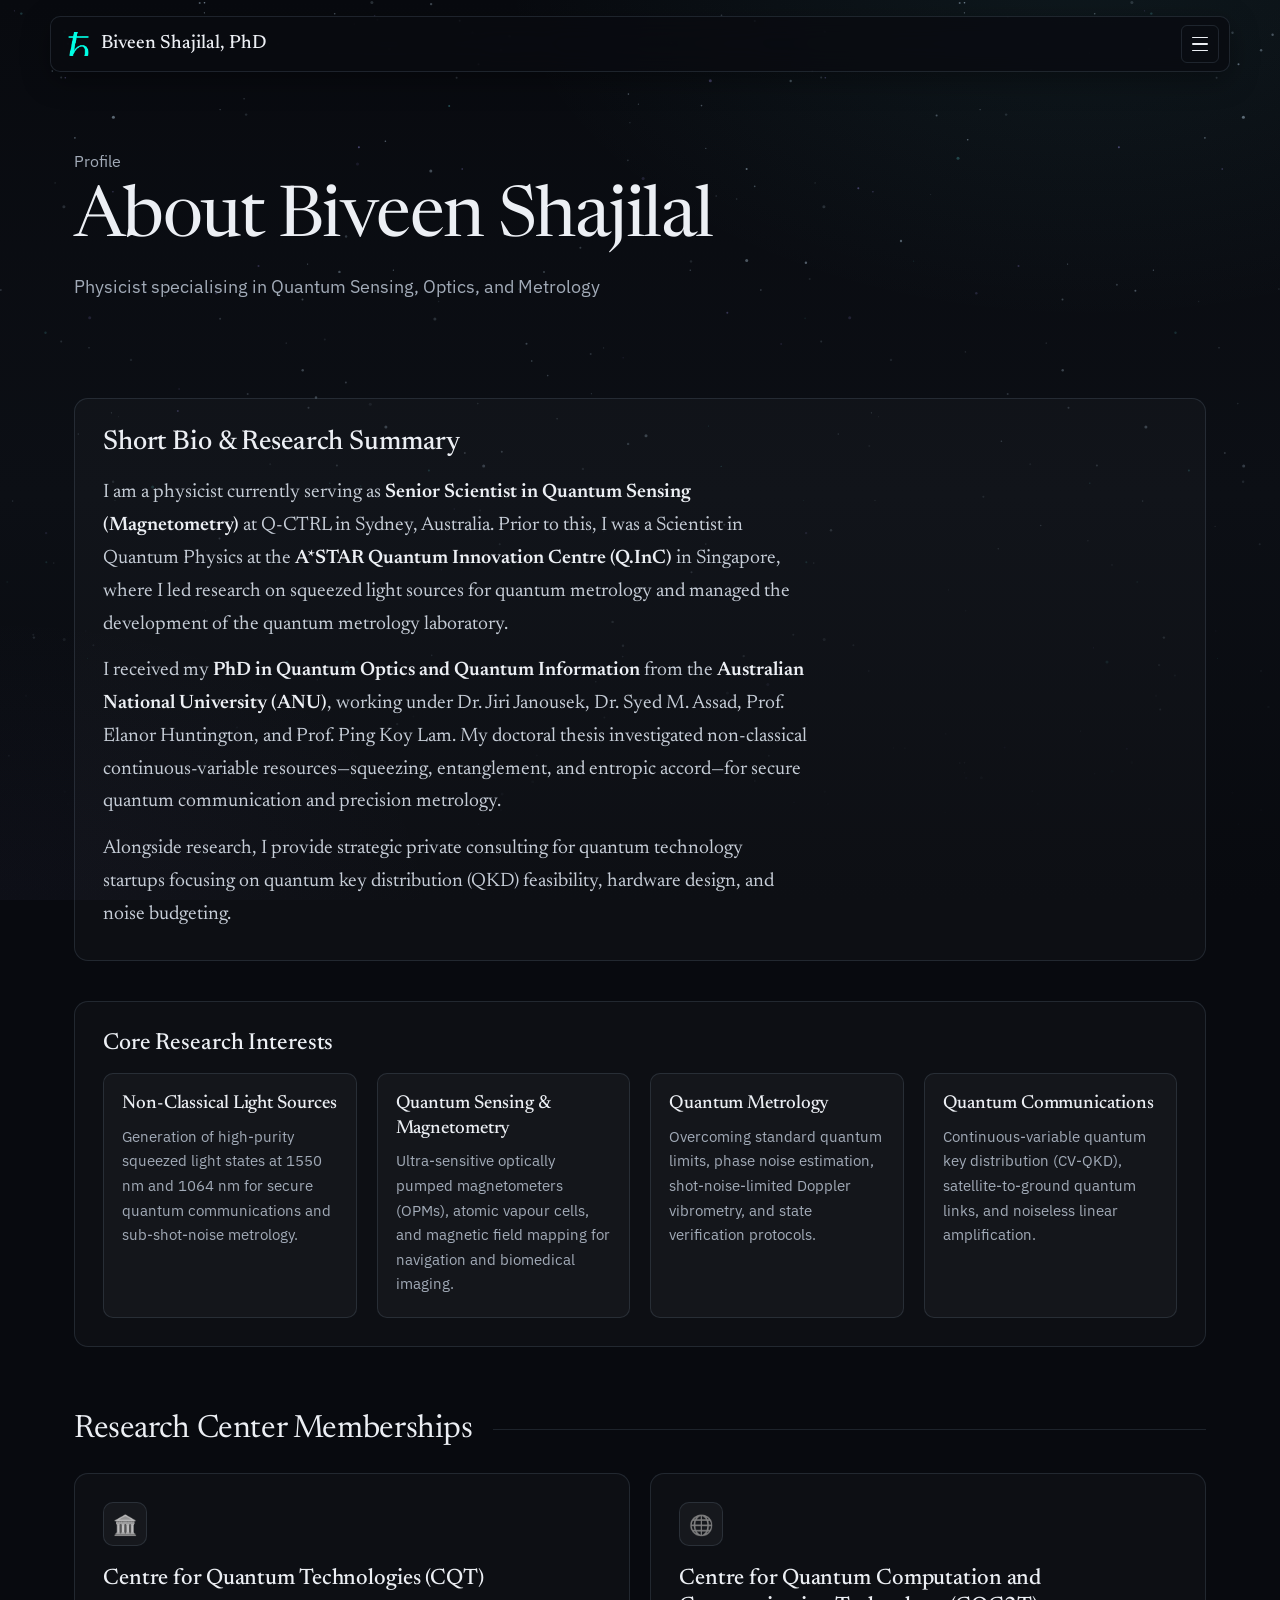
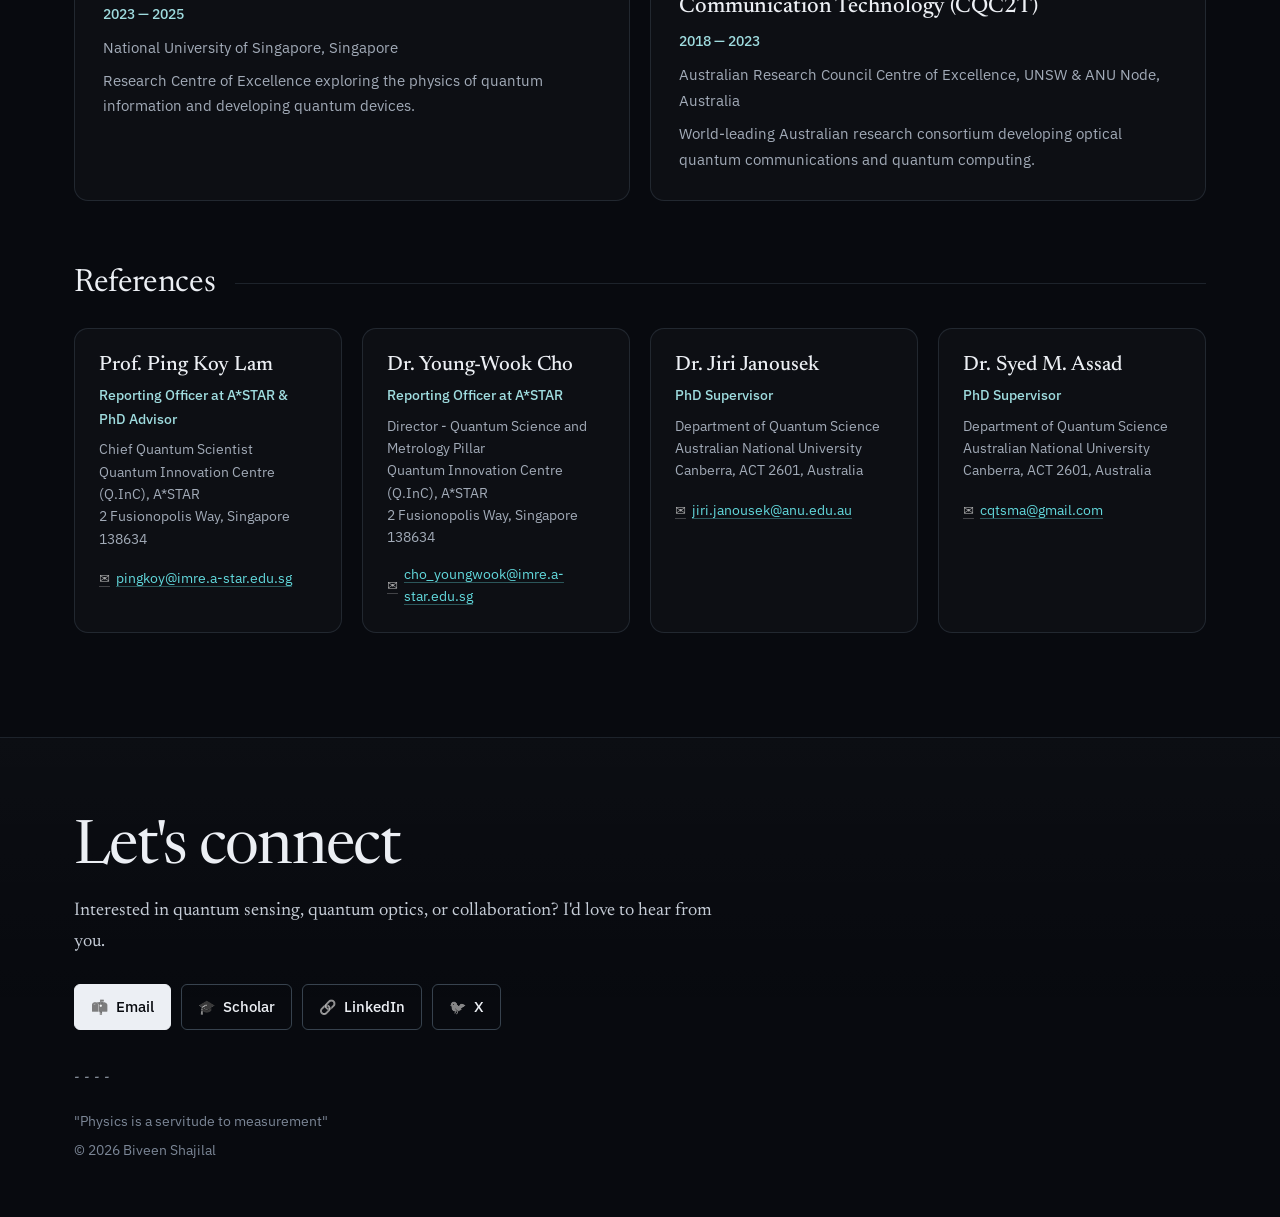
==== commit 8461df8e: "Updated aesthetics" ====
--- a/about.html
+++ b/about.html
@@ -45,58 +45,58 @@
     <main class="container">
         <!-- Biography & Overview -->
         <section class="section">
-            <div class="card reveal" style="margin-bottom: 36px;">
-                <h2 style="font-family: 'Cinzel', serif; font-size: 1.4rem; color: var(--cyan); margin-bottom: 16px;">Short Bio & Research Summary</h2>
-                <p class="about-text align-left" style="margin-bottom: 14px;">
+            <div class="card reveal mb-lg">
+                <h2 class="card-title-lg">Short Bio & Research Summary</h2>
+                <p class="about-text align-left mb-md">
                     I am a physicist currently serving as <strong>Senior Scientist in Quantum Sensing (Magnetometry)</strong> at Q-CTRL in Sydney, Australia. Prior to this, I was a Scientist in Quantum Physics at the <strong>A*STAR Quantum Innovation Centre (Q.InC)</strong> in Singapore, where I led research on squeezed light sources for quantum metrology and managed the development of the quantum metrology laboratory.
                 </p>
-                <p class="about-text align-left" style="margin-bottom: 14px;">
+                <p class="about-text align-left mb-md">
                     I received my <strong>PhD in Quantum Optics and Quantum Information</strong> from the <strong>Australian National University (ANU)</strong>, working under Dr. Jiri Janousek, Dr. Syed M. Assad, Prof. Elanor Huntington, and Prof. Ping Koy Lam. My doctoral thesis investigated non-classical continuous-variable resources—squeezing, entanglement, and entropic accord—for secure quantum communication and precision metrology.
                 </p>
-                <p class="about-text align-left" style="margin-bottom: 0;">
+                <p class="about-text align-left mb-0">
                     Alongside research, I provide strategic private consulting for quantum technology startups focusing on quantum key distribution (QKD) feasibility, hardware design, and noise budgeting.
                 </p>
             </div>
 
             <!-- Key Research Interests -->
-            <div class="card reveal d1" style="margin-bottom: 36px;">
-                <h3 style="font-family: 'Cinzel', serif; font-size: 1.25rem; color: var(--text); margin-bottom: 14px;">Core Research Interests</h3>
-                <div class="skills-grid" style="grid-template-columns: repeat(auto-fit, minmax(240px, 1fr));">
-                    <div style="background: rgba(34,224,224,0.04); border: 1px solid var(--border); border-radius: 12px; padding: 16px;">
-                        <h4 style="color: var(--cyan); margin-bottom: 6px;">Non-Classical Light Sources</h4>
-                        <p style="color: var(--text-dim); font-size: 0.9rem;">Generation of high-purity squeezed light states at 1550 nm and 1064 nm for secure quantum communications and sub-shot-noise metrology.</p>
+            <div class="card reveal d1 mb-lg">
+                <h3 class="card-title-md">Core Research Interests</h3>
+                <div class="skills-grid skills-grid--narrow">
+                    <div class="subcard">
+                        <h4 class="card-h4">Non-Classical Light Sources</h4>
+                        <p class="note note-flush">Generation of high-purity squeezed light states at 1550 nm and 1064 nm for secure quantum communications and sub-shot-noise metrology.</p>
                     </div>
-                    <div style="background: rgba(34,224,224,0.04); border: 1px solid var(--border); border-radius: 12px; padding: 16px;">
-                        <h4 style="color: var(--cyan); margin-bottom: 6px;">Quantum Sensing & Magnetometry</h4>
-                        <p style="color: var(--text-dim); font-size: 0.9rem;">Ultra-sensitive optically pumped magnetometers (OPMs), atomic vapour cells, and magnetic field mapping for navigation and biomedical imaging.</p>
+                    <div class="subcard">
+                        <h4 class="card-h4">Quantum Sensing & Magnetometry</h4>
+                        <p class="note note-flush">Ultra-sensitive optically pumped magnetometers (OPMs), atomic vapour cells, and magnetic field mapping for navigation and biomedical imaging.</p>
                     </div>
-                    <div style="background: rgba(34,224,224,0.04); border: 1px solid var(--border); border-radius: 12px; padding: 16px;">
-                        <h4 style="color: var(--cyan); margin-bottom: 6px;">Quantum Metrology</h4>
-                        <p style="color: var(--text-dim); font-size: 0.9rem;">Overcoming standard quantum limits, phase noise estimation, shot-noise-limited Doppler vibrometry, and state verification protocols.</p>
+                    <div class="subcard">
+                        <h4 class="card-h4">Quantum Metrology</h4>
+                        <p class="note note-flush">Overcoming standard quantum limits, phase noise estimation, shot-noise-limited Doppler vibrometry, and state verification protocols.</p>
                     </div>
-                    <div style="background: rgba(34,224,224,0.04); border: 1px solid var(--border); border-radius: 12px; padding: 16px;">
-                        <h4 style="color: var(--cyan); margin-bottom: 6px;">Quantum Communications</h4>
-                        <p style="color: var(--text-dim); font-size: 0.9rem;">Continuous-variable quantum key distribution (CV-QKD), satellite-to-ground quantum links, and noiseless linear amplification.</p>
+                    <div class="subcard">
+                        <h4 class="card-h4">Quantum Communications</h4>
+                        <p class="note note-flush">Continuous-variable quantum key distribution (CV-QKD), satellite-to-ground quantum links, and noiseless linear amplification.</p>
                     </div>
                 </div>
             </div>
 
             <!-- Research Center Memberships -->
             <h3 class="sub-heading reveal">Research Center Memberships</h3>
-            <div class="expertise-grid" style="margin-bottom: 36px;">
+            <div class="expertise-grid mb-lg">
                 <div class="card reveal d1">
-                    <div class="ico">🏛️</div>
+                    <div class="ico"><span class="emo" aria-hidden="true">🏛️</span></div>
                     <h3>Centre for Quantum Technologies (CQT)</h3>
-                    <p style="color: var(--cyan-soft); font-size: 0.9rem; font-weight: 600; margin-bottom: 8px;">2023 — 2025</p>
+                    <p class="card-date">2023 — 2025</p>
                     <p>National University of Singapore, Singapore</p>
-                    <p style="color: var(--text-dim); font-size: 0.9rem; margin-top: 8px;">Research Centre of Excellence exploring the physics of quantum information and developing quantum devices.</p>
+                    <p class="note">Research Centre of Excellence exploring the physics of quantum information and developing quantum devices.</p>
                 </div>
                 <div class="card reveal d2">
-                    <div class="ico">🌐</div>
+                    <div class="ico"><span class="emo" aria-hidden="true">🌐</span></div>
                     <h3>Centre for Quantum Computation and Communication Technology (CQC2T)</h3>
-                    <p style="color: var(--cyan-soft); font-size: 0.9rem; font-weight: 600; margin-bottom: 8px;">2018 — 2023</p>
+                    <p class="card-date">2018 — 2023</p>
                     <p>Australian Research Council Centre of Excellence, UNSW & ANU Node, Australia</p>
-                    <p style="color: var(--text-dim); font-size: 0.9rem; margin-top: 8px;">World-leading Australian research consortium developing optical quantum communications and quantum computing.</p>
+                    <p class="note">World-leading Australian research consortium developing optical quantum communications and quantum computing.</p>
                 </div>
             </div>
 
@@ -111,7 +111,7 @@
                         Quantum Innovation Centre (Q.InC), A*STAR<br>
                         2 Fusionopolis Way, Singapore 138634
                     </div>
-                    <a href="mailto:pingkoy@imre.a-star.edu.sg" class="ref-email">✉️ pingkoy@imre.a-star.edu.sg</a>
+                    <a href="mailto:pingkoy@imre.a-star.edu.sg" class="ref-email"><span class="emo" aria-hidden="true">✉️</span> pingkoy@imre.a-star.edu.sg</a>
                 </div>
                 <div class="card ref-card">
                     <div class="ref-name">Dr. Young-Wook Cho</div>
@@ -121,7 +121,7 @@
                         Quantum Innovation Centre (Q.InC), A*STAR<br>
                         2 Fusionopolis Way, Singapore 138634
                     </div>
-                    <a href="mailto:cho_youngwook@imre.a-star.edu.sg" class="ref-email">✉️ cho_youngwook@imre.a-star.edu.sg</a>
+                    <a href="mailto:cho_youngwook@imre.a-star.edu.sg" class="ref-email"><span class="emo" aria-hidden="true">✉️</span> cho_youngwook@imre.a-star.edu.sg</a>
                 </div>
                 <div class="card ref-card">
                     <div class="ref-name">Dr. Jiri Janousek</div>
@@ -131,7 +131,7 @@
                         Australian National University<br>
                         Canberra, ACT 2601, Australia
                     </div>
-                    <a href="mailto:jiri.janousek@anu.edu.au" class="ref-email">✉️ jiri.janousek@anu.edu.au</a>
+                    <a href="mailto:jiri.janousek@anu.edu.au" class="ref-email"><span class="emo" aria-hidden="true">✉️</span> jiri.janousek@anu.edu.au</a>
                 </div>
                 <div class="card ref-card">
                     <div class="ref-name">Dr. Syed M. Assad</div>
@@ -141,7 +141,7 @@
                         Australian National University<br>
                         Canberra, ACT 2601, Australia
                     </div>
-                    <a href="mailto:cqtsma@gmail.com" class="ref-email">✉️ cqtsma@gmail.com</a>
+                    <a href="mailto:cqtsma@gmail.com" class="ref-email"><span class="emo" aria-hidden="true">✉️</span> cqtsma@gmail.com</a>
                 </div>
             </div>
         </section>
@@ -152,10 +152,10 @@
         <div class="hero-name">Let's connect</div>
         <p class="about-text">Interested in quantum sensing, quantum optics, or collaboration? I'd love to hear from you.</p>
         <div class="footer-links">
-            <a href="mailto:biveen.shajilal@gmail.com" class="btn btn-primary">📫 Email</a>
-            <a href="https://scholar.google.com/citations?user=_PFmphAAAAAJ&hl=en" class="btn" target="_blank">🎓 Scholar</a>
-            <a href="https://www.linkedin.com/in/biveen-shajilal-3a89a4a4" class="btn" target="_blank">🔗 LinkedIn</a>
-            <a href="https://x.com/biveenslal" class="btn" target="_blank">🐦 X</a>
+            <a href="mailto:biveen.shajilal@gmail.com" class="btn btn-primary"><span class="emo" aria-hidden="true">📫</span> Email</a>
+            <a href="https://scholar.google.com/citations?user=_PFmphAAAAAJ&hl=en" class="btn" target="_blank"><span class="emo" aria-hidden="true">🎓</span> Scholar</a>
+            <a href="https://www.linkedin.com/in/biveen-shajilal-3a89a4a4" class="btn" target="_blank"><span class="emo" aria-hidden="true">🔗</span> LinkedIn</a>
+            <a href="https://x.com/biveenslal" class="btn" target="_blank"><span class="emo" aria-hidden="true">🐦</span> X</a>
         </div>
         <p class="footer-copy">- - - -</p>
         <p class="footer-copy">"Physics is a servitude to measurement"</p>
--- a/css/style.css
+++ b/css/style.css
@@ -1,19 +1,40 @@
-@import url('https://fonts.googleapis.com/css2?family=Parkinsans:wght@300..700&display=swap');
-@import url('https://fonts.googleapis.com/css2?family=Cinzel:wght@400..900&display=swap');
+@import url('https://fonts.googleapis.com/css2?family=IBM+Plex+Sans:wght@400;500;600&family=Newsreader:ital,opsz,wght@0,6..72,300..700;1,6..72,300..700&display=swap');
+
+/* ==========================================================================
+   Design notes
+   - Graphite "vacuum chamber" ground with faint, randomly
+     scattered specks of light.
+   - One serif (Newsreader) for names, headings and prose; one sans (IBM Plex
+     Sans) for interface text and data.
+   - Cyan is the working accent (links, rules, focus). Gold appears only where
+     the rubidium valence electron does: the atom, the current-role marker,
+     the active page dot.
+   - The orbiting rubidium atom is the one expressive element. Everything
+     else stays quiet.
+   ========================================================================== */
 
 :root {
-    --bg-0: #05060a;
-    --bg-1: #0a0c12;
-    --bg-2: #0e1119;
-    --cyan: #22e0e0;
-    --cyan-soft: #8af4f4;
-    --purple: #9d6bff;
-    --text: #e6edf3;
-    --text-dim: #9aa7b4;
-    --text-faint: #66727f;
-    --border: rgba(34, 224, 224, 0.14);
-    --border-strong: rgba(34, 224, 224, 0.32);
-    --card: rgba(255, 255, 255, 0.025);
+    --bg-0: #080a0f;
+    --bg-1: #0c0f15;
+    --bg-2: #11151c;
+    --cyan: #62d9dd;
+    --cyan-soft: #9fdcdf;
+    --purple: #8f86d6;
+    --gold: #f0b94a;
+    --text: #eceff4;
+    --text-dim: #a2abb8;
+    --text-faint: #7b8696;
+    --prose: #c6cdd7;
+    --border: rgba(165, 190, 215, 0.14);
+    --border-strong: rgba(165, 200, 225, 0.30);
+    --card: rgba(255, 255, 255, 0.022);
+
+    --font-serif: 'Newsreader', 'Charter', 'Bitstream Charter', Georgia, serif;
+    --font-sans: 'IBM Plex Sans', 'Inter', system-ui, -apple-system, 'Segoe UI', sans-serif;
+
+    --r-sm: 6px;
+    --r-md: 10px;
+    --r-lg: 14px;
 }
 
 * { margin: 0; padding: 0; box-sizing: border-box; }
@@ -21,519 +42,537 @@
 html { scroll-behavior: smooth; }
 
 body {
-    font-family: 'Parkinsans', sans-serif;
+    font-family: var(--font-sans);
+    font-size: 16px;
     background: var(--bg-0);
     color: var(--text);
     line-height: 1.65;
     overflow-x: hidden;
     -webkit-font-smoothing: antialiased;
+    -moz-osx-font-smoothing: grayscale;
+    text-rendering: optimizeLegibility;
     min-height: 100vh;
     display: flex;
     flex-direction: column;
 }
 
-/* Ambient animated background */
+::selection { background: rgba(240, 185, 74, 0.32); color: #fff; }
+
+a:focus-visible, button:focus-visible {
+    outline: 2px solid var(--cyan);
+    outline-offset: 3px;
+    border-radius: var(--r-sm);
+}
+
+/* ---------- Ground: soft light plus scattered specks ---------- */
 .bg-aurora {
     position: fixed;
     inset: 0;
     z-index: -2;
     background:
-        radial-gradient(45rem 35rem at 12% 8%, rgba(34, 224, 224, 0.10), transparent 60%),
-        radial-gradient(40rem 35rem at 88% 18%, rgba(157, 107, 255, 0.10), transparent 60%),
-        radial-gradient(50rem 40rem at 50% 100%, rgba(34, 224, 224, 0.06), transparent 60%),
-        linear-gradient(180deg, var(--bg-0), var(--bg-1) 40%, var(--bg-0));
+        radial-gradient(60rem 38rem at 85% -6%, rgba(98, 217, 221, 0.075), transparent 62%),
+        radial-gradient(46rem 30rem at 0% 100%, rgba(143, 134, 214, 0.045), transparent 60%),
+        linear-gradient(180deg, var(--bg-0), var(--bg-1) 55%, var(--bg-0));
 }
 .bg-aurora::after {
     content: '';
     position: absolute;
-    inset: -50%;
-    background:
-        radial-gradient(circle at 30% 30%, rgba(34,224,224,0.05), transparent 8%),
-        radial-gradient(circle at 70% 60%, rgba(157,107,255,0.05), transparent 8%);
-    background-size: 14px 14px, 22px 22px;
-    opacity: 0.5;
-    animation: drift 40s linear infinite;
-}
-@keyframes drift {
-    0% { transform: translate(0, 0); }
-    100% { transform: translate(-60px, -60px); }
-}
-
-.container { 
-    max-width: 1180px; 
-    margin: 0 auto; 
-    padding: 0 24px; 
-    position: relative; 
-    z-index: 1; 
+    inset: 0;
+    background-image: url("data:image/svg+xml,%3Csvg xmlns='http://www.w3.org/2000/svg' width='760' height='760'%3E%3Ccircle cx='246.1' cy='114.6' r='1.2' fill='%23bed7eb' fill-opacity='0.17'/%3E%3Ccircle cx='277.9' cy='44.1' r='1' fill='%23bed7eb' fill-opacity='0.25'/%3E%3Ccircle cx='329.6' cy='53.1' r='0.6' fill='%23bed7eb' fill-opacity='0.40'/%3E%3Ccircle cx='628.4' cy='94.1' r='0.8' fill='%23bed7eb' fill-opacity='0.43'/%3E%3Ccircle cx='438.6' cy='301.5' r='0.8' fill='%23bed7eb' fill-opacity='0.17'/%3E%3Ccircle cx='220.1' cy='109.6' r='0.6' fill='%23bed7eb' fill-opacity='0.41'/%3E%3Ccircle cx='78.3' cy='434.1' r='0.8' fill='%23bed7eb' fill-opacity='0.32'/%3E%3Ccircle cx='428.9' cy='470.4' r='1' fill='%2362d9dd' fill-opacity='0.46'/%3E%3Ccircle cx='590.7' cy='353.9' r='1' fill='%23bed7eb' fill-opacity='0.31'/%3E%3Ccircle cx='603.7' cy='531.2' r='0.8' fill='%23bed7eb' fill-opacity='0.19'/%3E%3Ccircle cx='399.1' cy='665.1' r='1.2' fill='%23bed7eb' fill-opacity='0.35'/%3E%3Ccircle cx='89.7' cy='317.8' r='1.5' fill='%238f86d6' fill-opacity='0.30'/%3E%3Ccircle cx='320.5' cy='731.1' r='0.6' fill='%23bed7eb' fill-opacity='0.49'/%3E%3Ccircle cx='258.5' cy='266.1' r='1' fill='%238f86d6' fill-opacity='0.41'/%3E%3Ccircle cx='52.3' cy='71.1' r='0.8' fill='%23bed7eb' fill-opacity='0.36'/%3E%3Ccircle cx='46.1' cy='533.1' r='1.2' fill='%238f86d6' fill-opacity='0.41'/%3E%3Ccircle cx='216.3' cy='293.2' r='1.2' fill='%238f86d6' fill-opacity='0.31'/%3E%3Ccircle cx='270.2' cy='464.3' r='1' fill='%23bed7eb' fill-opacity='0.18'/%3E%3Ccircle cx='98.3' cy='188.2' r='1' fill='%238f86d6' fill-opacity='0.56'/%3E%3Ccircle cx='61.2' cy='341.4' r='1' fill='%23bed7eb' fill-opacity='0.28'/%3E%3Ccircle cx='622.7' cy='656.6' r='0.8' fill='%23bed7eb' fill-opacity='0.47'/%3E%3Ccircle cx='518.9' cy='289.1' r='0.8' fill='%23bed7eb' fill-opacity='0.22'/%3E%3Ccircle cx='115.0' cy='500.5' r='0.6' fill='%23bed7eb' fill-opacity='0.37'/%3E%3Ccircle cx='199.7' cy='3.1' r='1' fill='%23bed7eb' fill-opacity='0.39'/%3E%3Ccircle cx='724.4' cy='524.8' r='1' fill='%23bed7eb' fill-opacity='0.58'/%3E%3Ccircle cx='347.0' cy='661.9' r='1.5' fill='%2362d9dd' fill-opacity='0.46'/%3E%3Ccircle cx='302.5' cy='299.5' r='1' fill='%23bed7eb' fill-opacity='0.44'/%3E%3Ccircle cx='144.9' cy='748.3' r='1' fill='%23bed7eb' fill-opacity='0.22'/%3E%3Ccircle cx='456.6' cy='77.8' r='1' fill='%23bed7eb' fill-opacity='0.22'/%3E%3Ccircle cx='721.2' cy='466.4' r='0.6' fill='%2362d9dd' fill-opacity='0.54'/%3E%3Ccircle cx='112.9' cy='191.7' r='0.8' fill='%238f86d6' fill-opacity='0.42'/%3E%3Ccircle cx='93.4' cy='645.2' r='1' fill='%23bed7eb' fill-opacity='0.37'/%3E%3Ccircle cx='65.3' cy='77.7' r='0.8' fill='%238f86d6' fill-opacity='0.48'/%3E%3Ccircle cx='629.9' cy='122.7' r='0.6' fill='%23bed7eb' fill-opacity='0.24'/%3E%3Ccircle cx='111.4' cy='412.8' r='0.6' fill='%23bed7eb' fill-opacity='0.49'/%3E%3Ccircle cx='743.7' cy='656.1' r='1.2' fill='%23bed7eb' fill-opacity='0.53'/%3E%3Ccircle cx='690.3' cy='270.3' r='0.8' fill='%23bed7eb' fill-opacity='0.39'/%3E%3Ccircle cx='483.7' cy='466.1' r='1.5' fill='%23bed7eb' fill-opacity='0.59'/%3E%3Ccircle cx='612.6' cy='621.9' r='1.2' fill='%23bed7eb' fill-opacity='0.51'/%3E%3Ccircle cx='393.4' cy='270.2' r='0.6' fill='%23bed7eb' fill-opacity='0.60'/%3E%3Ccircle cx='358.9' cy='147.2' r='1' fill='%238f86d6' fill-opacity='0.58'/%3E%3Ccircle cx='614.5' cy='549.6' r='0.8' fill='%23bed7eb' fill-opacity='0.58'/%3E%3Ccircle cx='61.2' cy='77.6' r='1' fill='%23bed7eb' fill-opacity='0.24'/%3E%3Ccircle cx='366.8' cy='748.8' r='1' fill='%238f86d6' fill-opacity='0.53'/%3E%3Ccircle cx='691.0' cy='261.4' r='1.2' fill='%23bed7eb' fill-opacity='0.19'/%3E%3Ccircle cx='691.4' cy='594.6' r='1.5' fill='%23bed7eb' fill-opacity='0.24'/%3E%3Ccircle cx='329.8' cy='483.2' r='0.6' fill='%2362d9dd' fill-opacity='0.51'/%3E%3Ccircle cx='352.0' cy='564.9' r='0.6' fill='%23bed7eb' fill-opacity='0.48'/%3E%3Ccircle cx='754.8' cy='20.9' r='1' fill='%23bed7eb' fill-opacity='0.56'/%3E%3Ccircle cx='464.8' cy='452.9' r='1' fill='%23bed7eb' fill-opacity='0.45'/%3E%3Ccircle cx='118.5' cy='416.7' r='0.6' fill='%23bed7eb' fill-opacity='0.16'/%3E%3Ccircle cx='400.2' cy='709.6' r='1' fill='%23bed7eb' fill-opacity='0.59'/%3E%3Ccircle cx='627.9' cy='160.4' r='0.8' fill='%23bed7eb' fill-opacity='0.25'/%3E%3Ccircle cx='580.4' cy='247.8' r='1' fill='%23bed7eb' fill-opacity='0.34'/%3E%3Ccircle cx='46.3' cy='562.3' r='1' fill='%2362d9dd' fill-opacity='0.45'/%3E%3Ccircle cx='628.6' cy='667.4' r='0.8' fill='%23bed7eb' fill-opacity='0.39'/%3E%3Ccircle cx='663.3' cy='590.1' r='1' fill='%23bed7eb' fill-opacity='0.15'/%3E%3Ccircle cx='131.0' cy='359.9' r='1.2' fill='%23bed7eb' fill-opacity='0.20'/%3E%3Ccircle cx='247.7' cy='393.9' r='1' fill='%23bed7eb' fill-opacity='0.37'/%3E%3Ccircle cx='671.3' cy='43.2' r='0.8' fill='%23bed7eb' fill-opacity='0.27'/%3E%3Ccircle cx='385.9' cy='426.9' r='1.5' fill='%23bed7eb' fill-opacity='0.55'/%3E%3Ccircle cx='336.9' cy='465.5' r='1' fill='%23bed7eb' fill-opacity='0.42'/%3E%3Ccircle cx='526.5' cy='343.8' r='1' fill='%23bed7eb' fill-opacity='0.51'/%3E%3Ccircle cx='531.4' cy='666.2' r='0.8' fill='%23bed7eb' fill-opacity='0.57'/%3E%3Ccircle cx='638.4' cy='104.2' r='0.6' fill='%23bed7eb' fill-opacity='0.33'/%3E%3Ccircle cx='55.1' cy='182.9' r='0.6' fill='%23bed7eb' fill-opacity='0.25'/%3E%3Ccircle cx='595.8' cy='681.7' r='0.8' fill='%23bed7eb' fill-opacity='0.57'/%3E%3Ccircle cx='108.7' cy='671.0' r='1' fill='%23bed7eb' fill-opacity='0.25'/%3E%3Ccircle cx='302.7' cy='370.3' r='1.2' fill='%23bed7eb' fill-opacity='0.52'/%3E%3Ccircle cx='536.8' cy='755.5' r='1' fill='%23bed7eb' fill-opacity='0.30'/%3E%3Ccircle cx='271.0' cy='70.1' r='0.8' fill='%238f86d6' fill-opacity='0.16'/%3E%3Ccircle cx='334.7' cy='13.7' r='0.8' fill='%23bed7eb' fill-opacity='0.38'/%3E%3Ccircle cx='389.3' cy='48.9' r='1.5' fill='%23bed7eb' fill-opacity='0.25'/%3E%3Ccircle cx='63.9' cy='206.7' r='1.5' fill='%23bed7eb' fill-opacity='0.23'/%3E%3Ccircle cx='623.0' cy='645.7' r='1.2' fill='%23bed7eb' fill-opacity='0.52'/%3E%3Ccircle cx='308.5' cy='407.8' r='1' fill='%23bed7eb' fill-opacity='0.41'/%3E%3Ccircle cx='68.0' cy='43.7' r='1.2' fill='%23bed7eb' fill-opacity='0.23'/%3E%3Ccircle cx='204.4' cy='12.8' r='0.6' fill='%23bed7eb' fill-opacity='0.51'/%3E%3Ccircle cx='462.2' cy='169.0' r='0.8' fill='%238f86d6' fill-opacity='0.54'/%3E%3Ccircle cx='8.8' cy='755.7' r='1' fill='%23bed7eb' fill-opacity='0.57'/%3E%3Ccircle cx='472.5' cy='32.8' r='1.2' fill='%23bed7eb' fill-opacity='0.26'/%3E%3Ccircle cx='736.6' cy='199.0' r='0.8' fill='%23bed7eb' fill-opacity='0.24'/%3E%3Ccircle cx='477.8' cy='403.6' r='0.8' fill='%23bed7eb' fill-opacity='0.28'/%3E%3Ccircle cx='205.6' cy='610.8' r='0.8' fill='%23bed7eb' fill-opacity='0.17'/%3E%3Ccircle cx='557.1' cy='418.8' r='0.8' fill='%23bed7eb' fill-opacity='0.38'/%3E%3Ccircle cx='710.3' cy='80.8' r='1.5' fill='%238f86d6' fill-opacity='0.44'/%3E%3Ccircle cx='414.9' cy='675.4' r='1' fill='%23bed7eb' fill-opacity='0.29'/%3E%3Ccircle cx='746.7' cy='260.5' r='1.5' fill='%23bed7eb' fill-opacity='0.55'/%3E%3Ccircle cx='307.6' cy='264.1' r='0.6' fill='%23bed7eb' fill-opacity='0.53'/%3E%3Ccircle cx='53.7' cy='563.1' r='0.8' fill='%23bed7eb' fill-opacity='0.34'/%3E%3Ccircle cx='64.2' cy='639.4' r='1.5' fill='%23bed7eb' fill-opacity='0.38'/%3E%3Ccircle cx='455.1' cy='526.4' r='0.6' fill='%23bed7eb' fill-opacity='0.36'/%3E%3Ccircle cx='204.5' cy='2.8' r='0.8' fill='%23bed7eb' fill-opacity='0.58'/%3E%3Ccircle cx='185.8' cy='733.9' r='0.8' fill='%23bed7eb' fill-opacity='0.25'/%3E%3Ccircle cx='0.8' cy='290.0' r='1' fill='%23bed7eb' fill-opacity='0.28'/%3E%3Ccircle cx='188.6' cy='589.9' r='0.6' fill='%23bed7eb' fill-opacity='0.27'/%3E%3Ccircle cx='109.3' cy='446.0' r='1' fill='%23bed7eb' fill-opacity='0.16'/%3E%3Ccircle cx='478.5' cy='64.2' r='1' fill='%23bed7eb' fill-opacity='0.53'/%3E%3Ccircle cx='499.7' cy='544.2' r='1' fill='%23bed7eb' fill-opacity='0.33'/%3E%3Ccircle cx='547.7' cy='375.6' r='0.8' fill='%23bed7eb' fill-opacity='0.48'/%3E%3Ccircle cx='33.3' cy='634.8' r='1' fill='%23bed7eb' fill-opacity='0.43'/%3E%3Ccircle cx='691.5' cy='572.2' r='1' fill='%23bed7eb' fill-opacity='0.53'/%3E%3Ccircle cx='628.1' cy='443.9' r='1.2' fill='%23bed7eb' fill-opacity='0.46'/%3E%3Ccircle cx='64.7' cy='31.8' r='1.2' fill='%23bed7eb' fill-opacity='0.31'/%3E%3Ccircle cx='286.2' cy='343.1' r='0.6' fill='%23bed7eb' fill-opacity='0.43'/%3E%3Ccircle cx='371.9' cy='2.5' r='1.5' fill='%23bed7eb' fill-opacity='0.18'/%3E%3Ccircle cx='501.1' cy='50.2' r='1.2' fill='%23bed7eb' fill-opacity='0.36'/%3E%3Ccircle cx='643.1' cy='178.4' r='1.5' fill='%238f86d6' fill-opacity='0.24'/%3E%3Ccircle cx='375.4' cy='290.7' r='1' fill='%23bed7eb' fill-opacity='0.56'/%3E%3Ccircle cx='582.9' cy='468.9' r='1.2' fill='%23bed7eb' fill-opacity='0.24'/%3E%3C/svg%3E"), url("data:image/svg+xml,%3Csvg xmlns='http://www.w3.org/2000/svg' width='1130' height='1130'%3E%3Ccircle cx='765.2' cy='886.9' r='1' fill='%23bed7eb' fill-opacity='0.20'/%3E%3Ccircle cx='444.7' cy='1126.4' r='0.8' fill='%23bed7eb' fill-opacity='0.41'/%3E%3Ccircle cx='121.7' cy='465.4' r='0.8' fill='%23bed7eb' fill-opacity='0.53'/%3E%3Ccircle cx='1013.8' cy='25.8' r='1' fill='%23bed7eb' fill-opacity='0.24'/%3E%3Ccircle cx='1040.1' cy='128.7' r='1' fill='%23bed7eb' fill-opacity='0.32'/%3E%3Ccircle cx='907.5' cy='468.3' r='0.6' fill='%2362d9dd' fill-opacity='0.41'/%3E%3Ccircle cx='853.9' cy='447.6' r='1.2' fill='%23bed7eb' fill-opacity='0.60'/%3E%3Ccircle cx='894.9' cy='1077.9' r='0.8' fill='%23bed7eb' fill-opacity='0.50'/%3E%3Ccircle cx='905.7' cy='441.0' r='0.8' fill='%238f86d6' fill-opacity='0.21'/%3E%3Ccircle cx='118.2' cy='797.1' r='0.6' fill='%238f86d6' fill-opacity='0.58'/%3E%3Ccircle cx='671.4' cy='587.8' r='1.5' fill='%23bed7eb' fill-opacity='0.38'/%3E%3Ccircle cx='484.0' cy='612.4' r='0.8' fill='%23bed7eb' fill-opacity='0.55'/%3E%3Ccircle cx='103.4' cy='526.6' r='1' fill='%23bed7eb' fill-opacity='0.20'/%3E%3Ccircle cx='1057.0' cy='537.5' r='1' fill='%23bed7eb' fill-opacity='0.33'/%3E%3Ccircle cx='521.0' cy='340.3' r='1.2' fill='%23bed7eb' fill-opacity='0.49'/%3E%3Ccircle cx='236.4' cy='776.8' r='1.5' fill='%238f86d6' fill-opacity='0.34'/%3E%3Ccircle cx='75.1' cy='571.5' r='1.2' fill='%23bed7eb' fill-opacity='0.58'/%3E%3Ccircle cx='493.6' cy='310.5' r='0.6' fill='%2362d9dd' fill-opacity='0.21'/%3E%3Ccircle cx='323.0' cy='527.8' r='0.6' fill='%238f86d6' fill-opacity='0.24'/%3E%3Ccircle cx='993.0' cy='772.9' r='0.6' fill='%23bed7eb' fill-opacity='0.34'/%3E%3Ccircle cx='9.9' cy='434.7' r='1.2' fill='%23bed7eb' fill-opacity='0.28'/%3E%3Ccircle cx='643.6' cy='665.4' r='0.8' fill='%23bed7eb' fill-opacity='0.24'/%3E%3Ccircle cx='69.5' cy='875.3' r='1.2' fill='%23bed7eb' fill-opacity='0.53'/%3E%3Ccircle cx='222.7' cy='591.8' r='1.5' fill='%23bed7eb' fill-opacity='0.38'/%3E%3Ccircle cx='908.7' cy='907.9' r='1' fill='%23bed7eb' fill-opacity='0.55'/%3E%3Ccircle cx='724.3' cy='769.8' r='0.8' fill='%2362d9dd' fill-opacity='0.44'/%3E%3Ccircle cx='933.4' cy='1057.3' r='1.5' fill='%23bed7eb' fill-opacity='0.53'/%3E%3Ccircle cx='44.3' cy='964.0' r='0.6' fill='%23bed7eb' fill-opacity='0.38'/%3E%3Ccircle cx='294.4' cy='527.5' r='1' fill='%23bed7eb' fill-opacity='0.46'/%3E%3Ccircle cx='417.4' cy='503.1' r='1.5' fill='%23bed7eb' fill-opacity='0.30'/%3E%3Ccircle cx='718.6' cy='744.9' r='1' fill='%23bed7eb' fill-opacity='0.34'/%3E%3Ccircle cx='985.1' cy='105.8' r='1' fill='%23bed7eb' fill-opacity='0.32'/%3E%3Ccircle cx='50.8' cy='296.1' r='0.6' fill='%2362d9dd' fill-opacity='0.59'/%3E%3Ccircle cx='35.9' cy='192.5' r='1' fill='%23bed7eb' fill-opacity='0.45'/%3E%3Ccircle cx='802.2' cy='581.3' r='1.5' fill='%2362d9dd' fill-opacity='0.17'/%3E%3Ccircle cx='52.7' cy='771.4' r='1' fill='%23bed7eb' fill-opacity='0.30'/%3E%3Ccircle cx='313.2' cy='167.7' r='0.8' fill='%238f86d6' fill-opacity='0.20'/%3E%3Ccircle cx='145.0' cy='785.1' r='0.8' fill='%23bed7eb' fill-opacity='0.40'/%3E%3Ccircle cx='399.8' cy='887.4' r='1.2' fill='%23bed7eb' fill-opacity='0.26'/%3E%3Ccircle cx='391.5' cy='1045.6' r='0.8' fill='%23bed7eb' fill-opacity='0.40'/%3E%3Ccircle cx='67.4' cy='959.7' r='1' fill='%23bed7eb' fill-opacity='0.21'/%3E%3Ccircle cx='694.6' cy='557.4' r='1' fill='%238f86d6' fill-opacity='0.38'/%3E%3Ccircle cx='395.8' cy='1088.4' r='0.6' fill='%23bed7eb' fill-opacity='0.39'/%3E%3Ccircle cx='651.2' cy='747.3' r='1' fill='%2362d9dd' fill-opacity='0.26'/%3E%3Ccircle cx='471.2' cy='154.0' r='1' fill='%238f86d6' fill-opacity='0.25'/%3E%3Ccircle cx='210.3' cy='687.1' r='0.6' fill='%2362d9dd' fill-opacity='0.28'/%3E%3Ccircle cx='495.9' cy='72.7' r='1.2' fill='%23bed7eb' fill-opacity='0.60'/%3E%3Ccircle cx='834.5' cy='950.8' r='0.6' fill='%238f86d6' fill-opacity='0.27'/%3E%3Ccircle cx='185.1' cy='588.2' r='0.8' fill='%2362d9dd' fill-opacity='0.59'/%3E%3Ccircle cx='909.0' cy='157.7' r='0.8' fill='%23bed7eb' fill-opacity='0.34'/%3E%3Ccircle cx='303.8' cy='886.3' r='1' fill='%23bed7eb' fill-opacity='0.57'/%3E%3Ccircle cx='281.4' cy='203.7' r='0.6' fill='%23bed7eb' fill-opacity='0.39'/%3E%3Ccircle cx='29.4' cy='81.9' r='1.2' fill='%23bed7eb' fill-opacity='0.50'/%3E%3Ccircle cx='603.6' cy='71.2' r='0.6' fill='%2362d9dd' fill-opacity='0.19'/%3E%3Ccircle cx='777.9' cy='350.7' r='0.8' fill='%23bed7eb' fill-opacity='0.28'/%3E%3Ccircle cx='135.1' cy='688.2' r='0.6' fill='%23bed7eb' fill-opacity='0.31'/%3E%3Ccircle cx='131.4' cy='379.7' r='0.8' fill='%238f86d6' fill-opacity='0.26'/%3E%3Ccircle cx='120.8' cy='1111.1' r='1.5' fill='%23bed7eb' fill-opacity='0.41'/%3E%3Ccircle cx='673.4' cy='306.8' r='1' fill='%23bed7eb' fill-opacity='0.32'/%3E%3Ccircle cx='237.5' cy='554.5' r='0.6' fill='%238f86d6' fill-opacity='0.16'/%3E%3Ccircle cx='257.0' cy='676.6' r='0.8' fill='%2362d9dd' fill-opacity='0.23'/%3E%3Ccircle cx='192.1' cy='604.1' r='1.5' fill='%23bed7eb' fill-opacity='0.57'/%3E%3Ccircle cx='115.8' cy='730.9' r='1' fill='%2362d9dd' fill-opacity='0.56'/%3E%3Ccircle cx='234.0' cy='81.9' r='1' fill='%23bed7eb' fill-opacity='0.39'/%3E%3Ccircle cx='688.3' cy='358.7' r='0.8' fill='%23bed7eb' fill-opacity='0.43'/%3E%3Ccircle cx='1025.8' cy='938.9' r='0.6' fill='%23bed7eb' fill-opacity='0.46'/%3E%3Ccircle cx='951.0' cy='481.0' r='0.8' fill='%23bed7eb' fill-opacity='0.46'/%3E%3Ccircle cx='783.5' cy='457.8' r='0.6' fill='%238f86d6' fill-opacity='0.54'/%3E%3Ccircle cx='656.3' cy='588.0' r='1.2' fill='%238f86d6' fill-opacity='0.40'/%3E%3Ccircle cx='1027.8' cy='438.5' r='1' fill='%238f86d6' fill-opacity='0.29'/%3E%3Ccircle cx='149.7' cy='960.8' r='1' fill='%23bed7eb' fill-opacity='0.57'/%3E%3Ccircle cx='53.8' cy='853.9' r='1' fill='%23bed7eb' fill-opacity='0.25'/%3E%3Ccircle cx='841.3' cy='953.6' r='1.2' fill='%2362d9dd' fill-opacity='0.22'/%3E%3Ccircle cx='417.3' cy='122.7' r='1' fill='%238f86d6' fill-opacity='0.56'/%3E%3Ccircle cx='47.5' cy='1104.1' r='1.5' fill='%238f86d6' fill-opacity='0.16'/%3E%3Ccircle cx='179.6' cy='550.6' r='1' fill='%23bed7eb' fill-opacity='0.22'/%3E%3Ccircle cx='144.3' cy='319.1' r='0.8' fill='%238f86d6' fill-opacity='0.29'/%3E%3Ccircle cx='436.6' cy='1109.0' r='1' fill='%23bed7eb' fill-opacity='0.57'/%3E%3Ccircle cx='899.3' cy='622.4' r='0.8' fill='%23bed7eb' fill-opacity='0.31'/%3E%3Ccircle cx='14.8' cy='149.4' r='1' fill='%23bed7eb' fill-opacity='0.17'/%3E%3Ccircle cx='1123.5' cy='396.8' r='1.2' fill='%238f86d6' fill-opacity='0.30'/%3E%3Ccircle cx='722.4' cy='601.2' r='1' fill='%23bed7eb' fill-opacity='0.35'/%3E%3Ccircle cx='75.4' cy='1081.3' r='0.8' fill='%23bed7eb' fill-opacity='0.51'/%3E%3Ccircle cx='221.7' cy='171.0' r='0.8' fill='%23bed7eb' fill-opacity='0.58'/%3E%3Ccircle cx='583.5' cy='558.0' r='0.8' fill='%23bed7eb' fill-opacity='0.30'/%3E%3Ccircle cx='480.7' cy='1021.0' r='1.2' fill='%23bed7eb' fill-opacity='0.38'/%3E%3Ccircle cx='499.7' cy='88.9' r='1' fill='%23bed7eb' fill-opacity='0.17'/%3E%3Ccircle cx='697.9' cy='957.2' r='0.8' fill='%2362d9dd' fill-opacity='0.21'/%3E%3Ccircle cx='1073.1' cy='931.0' r='0.8' fill='%23bed7eb' fill-opacity='0.58'/%3E%3Ccircle cx='199.6' cy='976.2' r='1.2' fill='%23bed7eb' fill-opacity='0.51'/%3E%3Ccircle cx='923.8' cy='919.5' r='0.6' fill='%238f86d6' fill-opacity='0.23'/%3E%3Ccircle cx='657.7' cy='1079.8' r='0.8' fill='%23bed7eb' fill-opacity='0.55'/%3E%3Ccircle cx='7.3' cy='489.7' r='0.8' fill='%23bed7eb' fill-opacity='0.59'/%3E%3Ccircle cx='999.1' cy='198.9' r='1' fill='%238f86d6' fill-opacity='0.20'/%3E%3Ccircle cx='832.6' cy='311.1' r='0.8' fill='%23bed7eb' fill-opacity='0.41'/%3E%3Ccircle cx='293.6' cy='157.9' r='0.6' fill='%23bed7eb' fill-opacity='0.31'/%3E%3Ccircle cx='905.9' cy='891.7' r='1' fill='%23bed7eb' fill-opacity='0.29'/%3E%3Ccircle cx='496.7' cy='534.4' r='0.8' fill='%23bed7eb' fill-opacity='0.30'/%3E%3Ccircle cx='64.6' cy='955.9' r='0.8' fill='%238f86d6' fill-opacity='0.20'/%3E%3Ccircle cx='967.7' cy='775.0' r='1' fill='%23bed7eb' fill-opacity='0.36'/%3E%3Ccircle cx='972.6' cy='297.1' r='1.5' fill='%2362d9dd' fill-opacity='0.48'/%3E%3Ccircle cx='452.8' cy='859.1' r='1' fill='%23bed7eb' fill-opacity='0.42'/%3E%3Ccircle cx='124.9' cy='129.0' r='1.5' fill='%23bed7eb' fill-opacity='0.30'/%3E%3Ccircle cx='892.1' cy='766.2' r='1' fill='%238f86d6' fill-opacity='0.53'/%3E%3Ccircle cx='337.2' cy='859.9' r='1.5' fill='%238f86d6' fill-opacity='0.46'/%3E%3Ccircle cx='533.2' cy='733.3' r='1.5' fill='%23bed7eb' fill-opacity='0.59'/%3E%3Ccircle cx='705.8' cy='930.0' r='0.8' fill='%2362d9dd' fill-opacity='0.53'/%3E%3Ccircle cx='591.0' cy='51.0' r='1.2' fill='%23bed7eb' fill-opacity='0.56'/%3E%3Ccircle cx='626.6' cy='1055.5' r='1' fill='%23bed7eb' fill-opacity='0.39'/%3E%3Ccircle cx='1064.1' cy='1038.8' r='0.8' fill='%23bed7eb' fill-opacity='0.24'/%3E%3Ccircle cx='457.8' cy='494.4' r='1.5' fill='%238f86d6' fill-opacity='0.43'/%3E%3Ccircle cx='87.2' cy='534.1' r='1.2' fill='%23bed7eb' fill-opacity='0.59'/%3E%3Ccircle cx='846.1' cy='505.7' r='1.2' fill='%23bed7eb' fill-opacity='0.16'/%3E%3Ccircle cx='741.5' cy='813.3' r='0.8' fill='%23bed7eb' fill-opacity='0.45'/%3E%3Ccircle cx='406.2' cy='6.0' r='0.8' fill='%23bed7eb' fill-opacity='0.23'/%3E%3Ccircle cx='958.4' cy='517.0' r='1.2' fill='%23bed7eb' fill-opacity='0.24'/%3E%3Ccircle cx='139.2' cy='1046.1' r='1' fill='%2362d9dd' fill-opacity='0.37'/%3E%3Ccircle cx='395.8' cy='354.1' r='0.8' fill='%23bed7eb' fill-opacity='0.39'/%3E%3Ccircle cx='691.4' cy='251.2' r='0.8' fill='%23bed7eb' fill-opacity='0.53'/%3E%3Ccircle cx='648.0' cy='1098.2' r='1.5' fill='%2362d9dd' fill-opacity='0.33'/%3E%3Ccircle cx='6.0' cy='207.5' r='1.2' fill='%23bed7eb' fill-opacity='0.57'/%3E%3Ccircle cx='409.5' cy='916.7' r='1' fill='%2362d9dd' fill-opacity='0.37'/%3E%3Ccircle cx='411.5' cy='955.2' r='0.8' fill='%23bed7eb' fill-opacity='0.25'/%3E%3Ccircle cx='962.6' cy='974.7' r='1.2' fill='%23bed7eb' fill-opacity='0.35'/%3E%3Ccircle cx='121.1' cy='944.1' r='1.2' fill='%23bed7eb' fill-opacity='0.29'/%3E%3Ccircle cx='286.9' cy='846.1' r='0.8' fill='%23bed7eb' fill-opacity='0.59'/%3E%3Ccircle cx='635.1' cy='622.8' r='0.8' fill='%23bed7eb' fill-opacity='0.40'/%3E%3Ccircle cx='620.6' cy='4.5' r='0.6' fill='%23bed7eb' fill-opacity='0.16'/%3E%3Ccircle cx='125.1' cy='911.8' r='1.5' fill='%23bed7eb' fill-opacity='0.46'/%3E%3Ccircle cx='464.8' cy='903.8' r='1.5' fill='%23bed7eb' fill-opacity='0.37'/%3E%3Ccircle cx='60.3' cy='214.3' r='1.5' fill='%23bed7eb' fill-opacity='0.16'/%3E%3Ccircle cx='1039.5' cy='348.6' r='1' fill='%23bed7eb' fill-opacity='0.58'/%3E%3Ccircle cx='398.5' cy='236.1' r='0.6' fill='%2362d9dd' fill-opacity='0.32'/%3E%3Ccircle cx='806.9' cy='94.8' r='1' fill='%23bed7eb' fill-opacity='0.34'/%3E%3Ccircle cx='495.1' cy='128.4' r='0.8' fill='%2362d9dd' fill-opacity='0.15'/%3E%3Ccircle cx='655.4' cy='161.9' r='0.8' fill='%23bed7eb' fill-opacity='0.23'/%3E%3Ccircle cx='170.1' cy='320.5' r='1' fill='%23bed7eb' fill-opacity='0.21'/%3E%3Ccircle cx='997.8' cy='220.9' r='1' fill='%238f86d6' fill-opacity='0.59'/%3E%3Ccircle cx='933.1' cy='291.8' r='1.2' fill='%23bed7eb' fill-opacity='0.32'/%3E%3Ccircle cx='759.1' cy='792.5' r='1.5' fill='%2362d9dd' fill-opacity='0.43'/%3E%3Ccircle cx='796.9' cy='729.7' r='0.8' fill='%23bed7eb' fill-opacity='0.23'/%3E%3Ccircle cx='416.8' cy='662.0' r='0.8' fill='%23bed7eb' fill-opacity='0.54'/%3E%3Ccircle cx='730.7' cy='335.5' r='0.8' fill='%23bed7eb' fill-opacity='0.50'/%3E%3Ccircle cx='191.8' cy='261.8' r='1' fill='%23bed7eb' fill-opacity='0.52'/%3E%3Ccircle cx='608.7' cy='809.1' r='1' fill='%23bed7eb' fill-opacity='0.41'/%3E%3Ccircle cx='36.1' cy='46.5' r='1.2' fill='%23bed7eb' fill-opacity='0.30'/%3E%3Ccircle cx='336.0' cy='245.8' r='1.5' fill='%23bed7eb' fill-opacity='0.57'/%3E%3Ccircle cx='397.2' cy='785.4' r='1' fill='%23bed7eb' fill-opacity='0.26'/%3E%3Ccircle cx='865.5' cy='142.7' r='1.2' fill='%2362d9dd' fill-opacity='0.28'/%3E%3Ccircle cx='827.3' cy='392.0' r='1' fill='%2362d9dd' fill-opacity='0.21'/%3E%3C/svg%3E");
+    background-size: 760px 760px, 1130px 1130px;
+    background-position: 0 0, 310px 190px;
+    -webkit-mask-image: linear-gradient(180deg, #000 0%, rgba(0, 0, 0, 0.35) 55%, transparent 95%);
+            mask-image: linear-gradient(180deg, #000 0%, rgba(0, 0, 0, 0.35) 55%, transparent 95%);
+}
+
+.container {
+    max-width: 1180px;
+    margin: 0 auto;
+    padding: 0 24px;
+    position: relative;
+    z-index: 1;
     width: 100%;
 }
 
-main.container {
-    flex: 1 0 auto;
-}
+main.container { flex: 1 0 auto; }
 
 /* Scroll progress bar */
 #scroll-progress {
-    position: fixed; top: 0; left: 0; height: 3px; width: 0%;
-    background: linear-gradient(90deg, var(--cyan), var(--purple));
-    z-index: 2000; box-shadow: 0 0 12px rgba(34, 224, 224, 0.6);
+    position: fixed; top: 0; left: 0; height: 2px; width: 0%;
+    background: var(--cyan);
+    z-index: 2000;
     transition: width 0.1s linear;
 }
 
 /* ---------- Navbar ---------- */
 .navbar {
-    position: fixed; top: 18px; left: 50%; transform: translateX(-50%);
+    position: fixed; top: 16px; left: 50%; transform: translateX(-50%);
     width: calc(100% - 36px); max-width: 1180px;
-    background: rgba(8, 10, 16, 0.65);
-    backdrop-filter: blur(18px) saturate(140%);
-    -webkit-backdrop-filter: blur(18px) saturate(140%);
+    background: rgba(9, 11, 16, 0.78);
+    backdrop-filter: blur(16px) saturate(130%);
+    -webkit-backdrop-filter: blur(16px) saturate(130%);
     border: 1px solid var(--border);
-    border-radius: 16px;
-    padding: 10px 16px;
+    border-radius: var(--r-md);
+    padding: 8px 10px 8px 16px;
     z-index: 1000;
     display: flex; align-items: center; justify-content: space-between;
-    box-shadow: 0 10px 30px rgba(0, 0, 0, 0.4);
-    transition: transform 0.4s ease, box-shadow 0.4s ease;
+    box-shadow: 0 8px 28px rgba(0, 0, 0, 0.35);
 }
 .nav-brand {
-    font-family: 'Cinzel', serif; font-weight: 700; letter-spacing: 0.12em;
-    color: var(--cyan); font-size: 0.95rem; padding-left: 4px; white-space: nowrap;
-    text-shadow: 0 0 16px rgba(34, 224, 224, 0.4);
+    font-family: var(--font-serif); font-weight: 500; font-size: 1.2rem;
+    letter-spacing: 0;
+    color: var(--text);
+    white-space: nowrap;
     display: inline-flex; align-items: center; gap: 10px;
     text-decoration: none;
-    transition: opacity 0.25s ease;
-}
-.nav-brand:hover {
-    opacity: 0.88;
-}
-.nav-brand img {
-    width: 24px; height: 24px; display: block;
-    filter: drop-shadow(0 0 8px rgba(34, 224, 224, 0.5));
-}
-
-/* ---------- Hamburger Toggle Button ---------- */
+    transition: color 0.2s ease;
+}
+.nav-brand:hover { color: var(--cyan-soft); }
+.nav-brand img { width: 24px; height: 24px; display: block; border-radius: 4px; }
+
+/* ---------- Menu toggle ---------- */
 .nav-toggle {
-    background: rgba(34, 224, 224, 0.05);
+    background: transparent;
     border: 1px solid var(--border);
-    border-radius: 10px;
-    width: 38px;
-    height: 38px;
-    display: flex;
-    flex-direction: column;
-    justify-content: center;
-    align-items: center;
+    border-radius: var(--r-sm);
+    width: 38px; height: 38px;
+    display: flex; flex-direction: column; justify-content: center; align-items: center;
     gap: 5px;
-    cursor: pointer;
-    padding: 0;
-    transition: all 0.25s ease;
-    z-index: 1002;
-    flex-shrink: 0;
-}
-.nav-toggle:hover {
-    background: rgba(34, 224, 224, 0.12);
-    border-color: var(--border-strong);
-    box-shadow: 0 0 14px rgba(34, 224, 224, 0.25);
-}
+    cursor: pointer; padding: 0;
+    transition: border-color 0.2s ease, background 0.2s ease;
+    z-index: 1002; flex-shrink: 0;
+}
+.nav-toggle:hover { background: rgba(255, 255, 255, 0.05); border-color: var(--border-strong); }
 .hamburger-bar {
-    width: 18px;
-    height: 2px;
-    background: var(--cyan);
+    width: 16px; height: 1.5px;
+    background: var(--text);
     border-radius: 2px;
     transition: transform 0.3s cubic-bezier(0.16, 1, 0.3, 1), opacity 0.25s ease;
-    box-shadow: 0 0 6px rgba(34, 224, 224, 0.4);
-}
-/* Morph into X */
-.nav-toggle.is-active .hamburger-bar:nth-child(1) {
-    transform: translateY(7px) rotate(45deg);
-}
-.nav-toggle.is-active .hamburger-bar:nth-child(2) {
-    opacity: 0;
-    transform: scaleX(0);
-}
-.nav-toggle.is-active .hamburger-bar:nth-child(3) {
-    transform: translateY(-7px) rotate(-45deg);
-}
-
-/* ---------- Dropdown Menu ---------- */
+}
+.nav-toggle.is-active .hamburger-bar:nth-child(1) { transform: translateY(6.5px) rotate(45deg); }
+.nav-toggle.is-active .hamburger-bar:nth-child(2) { opacity: 0; transform: scaleX(0); }
+.nav-toggle.is-active .hamburger-bar:nth-child(3) { transform: translateY(-6.5px) rotate(-45deg); }
+
+/* ---------- Menu ---------- */
 .nav-menu {
     position: absolute;
-    top: calc(100% + 10px);
+    top: calc(100% + 8px);
     right: 0;
     width: 240px;
-    background: rgba(8, 10, 16, 0.94);
-    backdrop-filter: blur(20px) saturate(160%);
-    -webkit-backdrop-filter: blur(20px) saturate(160%);
+    background: rgba(11, 14, 20, 0.97);
+    backdrop-filter: blur(18px);
+    -webkit-backdrop-filter: blur(18px);
     border: 1px solid var(--border-strong);
-    border-radius: 16px;
-    padding: 10px;
+    border-radius: var(--r-md);
+    padding: 6px;
     list-style: none;
-    display: flex;
-    flex-direction: column;
-    gap: 4px;
-    box-shadow: 0 18px 45px rgba(0, 0, 0, 0.7), 0 0 25px rgba(34, 224, 224, 0.12);
-    opacity: 0;
-    visibility: hidden;
-    transform: translateY(-8px) scale(0.96);
+    display: flex; flex-direction: column; gap: 2px;
+    box-shadow: 0 18px 44px rgba(0, 0, 0, 0.6);
+    opacity: 0; visibility: hidden;
+    transform: translateY(-6px);
     transform-origin: top right;
-    transition: opacity 0.25s ease, transform 0.25s cubic-bezier(0.16, 1, 0.3, 1), visibility 0.25s;
+    transition: opacity 0.2s ease, transform 0.25s cubic-bezier(0.16, 1, 0.3, 1), visibility 0.2s;
     z-index: 1001;
 }
-.nav-menu.is-active {
-    opacity: 1;
-    visibility: visible;
-    transform: translateY(0) scale(1);
-}
+.nav-menu.is-active { opacity: 1; visibility: visible; transform: none; }
 .nav-menu .nav-link {
     color: var(--text-dim);
     text-decoration: none;
-    font-size: 0.92rem;
-    font-weight: 500;
-    padding: 10px 16px;
-    border-radius: 10px;
-    position: relative;
-    transition: color 0.2s ease, background 0.2s ease, transform 0.2s ease;
-    display: flex;
-    align-items: center;
-    justify-content: space-between;
-}
-.nav-menu .nav-link:hover {
-    color: #fff;
-    background: rgba(34, 224, 224, 0.1);
-    transform: translateX(4px);
-}
-.nav-menu .nav-link.active {
-    color: #fff;
-    background: linear-gradient(90deg, rgba(34, 224, 224, 0.16), rgba(157, 107, 255, 0.12));
-    border: 1px solid var(--border);
-    font-weight: 600;
-}
+    font-size: 0.95rem; font-weight: 400;
+    padding: 9px 12px;
+    border-radius: var(--r-sm);
+    display: flex; align-items: center; justify-content: space-between;
+    transition: color 0.2s ease, background 0.2s ease;
+}
+.nav-menu .nav-link:hover { color: var(--text); background: rgba(255, 255, 255, 0.06); }
+.nav-menu .nav-link.active { color: var(--text); font-weight: 500; background: rgba(255, 255, 255, 0.05); }
 .nav-menu .nav-link.active::after {
     content: '';
-    width: 6px;
-    height: 6px;
-    border-radius: 50%;
-    background: var(--cyan);
-    box-shadow: 0 0 8px var(--cyan);
-    position: static;
-    transform: none;
-}
-
-/* ---------- Page Header (for subpages) ---------- */
+    width: 6px; height: 6px; border-radius: 50%;
+    background: var(--gold);
+}
+
+/* ---------- Page header (sub-pages) ---------- */
 .page-header {
-    padding: 130px 24px 36px;
-    text-align: center;
+    width: 100%;
+    max-width: 1180px;
+    margin: 0 auto;
+    padding: 148px 24px 20px;
+    text-align: left;
     position: relative;
     z-index: 1;
 }
-
-/* ---------- Hero (Home) ---------- */
+.page-header .section-title {
+    font-size: clamp(2.5rem, 6.4vw, 4.4rem);
+    line-height: 1.02;
+    letter-spacing: -0.022em;
+    margin-bottom: 4px;
+}
+.page-header .section-sub { max-width: 58ch; font-size: 1.12rem; margin-top: 16px; }
+
+/* ---------- Hero (home) ---------- */
 .hero {
-    position: relative; min-height: 100vh;
-    display: flex; flex-direction: column; align-items: center; justify-content: center;
-    text-align: center; padding: 120px 24px 100px; overflow: hidden;
-}
-.hero-inner { position: relative; z-index: 1; max-width: 880px; }
-.hero-inner > *:not(.atom) { position: relative; z-index: 1; }
-
-/* Rubidium atom: profile picture as nucleus with electron shells */
+    position: relative; min-height: min(100vh, 880px);
+    display: flex; flex-direction: column; justify-content: center;
+    padding: 130px 24px 90px; overflow: hidden;
+}
+.hero-inner {
+    position: relative; z-index: 1;
+    width: 100%; max-width: 1132px; margin: 0 auto;
+    display: grid;
+    grid-template-columns: minmax(0, 1fr) auto;
+    column-gap: clamp(32px, 7vw, 96px);
+    align-items: start;
+    align-content: center;
+}
+.hero-inner > *:not(.atom) { position: relative; z-index: 1; grid-column: 1; }
+.hero-inner > .atom { grid-column: 2; grid-row: 1 / span 6; align-self: center; }
+
+/* Rubidium atom: the headshot is the nucleus */
 .atom {
-    position: relative; width: 169px; height: 169px; margin: 0 auto 20px;
+    position: relative; width: 200px; height: 200px;
     display: flex; align-items: center; justify-content: center; z-index: 0;
-    animation: floaty 6s ease-in-out infinite;
-}
-.atom .shells { position: absolute; top: 50%; left: 50%; width: 0; height: 0; z-index: 0; pointer-events: none; opacity: 0.15; }
+}
+.atom .shells { position: absolute; top: 50%; left: 50%; width: 0; height: 0; z-index: 0; pointer-events: none; opacity: 0.6; }
 .atom .shell {
     position: absolute; top: 50%; left: 50%; border-radius: 50%;
-    border: 1px solid rgba(34, 224, 224, 0.16);
+    border: 1px solid rgba(98, 217, 221, 0.13);
     transform: translate(-50%, -50%);
     animation: orbitSpin var(--dur) linear infinite;
 }
-.atom .shell.rev { animation-direction: reverse; border-color: rgba(157, 107, 255, 0.18); }
+.atom .shell.rev { animation-direction: reverse; border-color: rgba(143, 134, 214, 0.14); }
 .atom .electron {
-    position: absolute; top: 50%; left: 50%; width: 7px; height: 7px; border-radius: 50%;
+    position: absolute; top: 50%; left: 50%; width: 5px; height: 5px; border-radius: 50%;
     transform: translate(-50%, -50%) rotate(var(--a)) translateX(var(--r));
-    background: radial-gradient(circle at 35% 35%, #d6ffff, var(--cyan));
-    box-shadow: 0 0 8px 1.5px rgba(34, 224, 224, 0.7);
+    background: var(--cyan);
+    box-shadow: 0 0 6px 1px rgba(98, 217, 221, 0.45);
 }
 .atom .shell.rev .electron {
-    background: radial-gradient(circle at 35% 35%, #f0e7ff, var(--purple));
-    box-shadow: 0 0 8px 1.5px rgba(157, 107, 255, 0.7);
+    background: var(--purple);
+    box-shadow: 0 0 6px 1px rgba(143, 134, 214, 0.45);
 }
 .atom .electron.valence {
-    width: 10px; height: 10px;
-    background: radial-gradient(circle at 35% 35%, #fff6cf, #ffce4d);
-    box-shadow: 0 0 12px 2.5px rgba(255, 200, 80, 0.85);
+    width: 9px; height: 9px;
+    background: radial-gradient(circle at 35% 35%, #fff3cc, var(--gold));
+    box-shadow: 0 0 14px 3px rgba(240, 185, 74, 0.7);
 }
 @keyframes orbitSpin { to { transform: translate(-50%, -50%) rotate(360deg); } }
 
 .hero-avatar {
-    width: 169px; height: 169px; border-radius: 50%; margin: 0 auto;
-    border: 2px solid var(--border-strong); overflow: hidden; position: relative; z-index: 1;
-    box-shadow: 0 0 0 6px rgba(34, 224, 224, 0.05), 0 0 40px rgba(34, 224, 224, 0.25);
-}
-.hero-avatar::before {
-    content: ''; position: absolute; inset: -2px; border-radius: 50%; padding: 2px;
-    background: conic-gradient(from 0deg, var(--cyan), var(--purple), var(--cyan));
-    -webkit-mask: linear-gradient(#000 0 0) content-box, linear-gradient(#000 0 0);
-    mask: linear-gradient(#000 0 0) content-box, linear-gradient(#000 0 0);
-    -webkit-mask-composite: xor; mask-composite: exclude;
-    animation: spin 8s linear infinite;
+    width: 200px; height: 200px; border-radius: 50%; margin: 0 auto;
+    border: 1px solid var(--border-strong); overflow: hidden; position: relative; z-index: 1;
+    box-shadow: 0 0 0 9px rgba(255, 255, 255, 0.028), 0 0 70px rgba(98, 217, 221, 0.14);
 }
 .hero-avatar img { width: 100%; height: 100%; object-fit: cover; border-radius: 50%; display: block; }
-@keyframes floaty { 0%, 100% { transform: translateY(0); } 50% { transform: translateY(-10px); } }
-@keyframes spin { to { transform: rotate(360deg); } }
-
+
+/* Eyebrow: a quiet lead-in line, not a label */
 .eyebrow {
-    display: inline-flex; align-items: center; gap: 10px;
-    font-size: 0.78rem; font-weight: 600; letter-spacing: 0.32em; text-transform: uppercase;
-    color: var(--cyan-soft); margin-bottom: 18px;
-}
-.eyebrow::before, .eyebrow.center::after {
-    content: ''; width: 28px; height: 1px; background: linear-gradient(90deg, transparent, var(--cyan));
-}
-.eyebrow.center::after { background: linear-gradient(90deg, var(--cyan), transparent); }
+    display: block;
+    font-size: 1rem; font-weight: 400;
+    letter-spacing: 0; text-transform: none;
+    color: var(--text-dim); margin-bottom: 10px;
+}
 
 .hero-name {
-    font-family: 'Cinzel', serif; font-weight: 600;
-    font-size: clamp(2.08rem, 5.6vw, 4rem); line-height: 1.05; letter-spacing: 0.04em;
-    background: linear-gradient(120deg, #ffffff 10%, var(--cyan) 50%, var(--purple) 90%);
-    -webkit-background-clip: text; background-clip: text; -webkit-text-fill-color: transparent;
-    filter: drop-shadow(0 0 30px rgba(34, 224, 224, 0.25));
-    margin-bottom: 18px;
-}
-.hero-role { font-size: clamp(1.05rem, 2.4vw, 1.35rem); color: var(--text); font-weight: 500; margin-bottom: 8px; }
-.hero-affil { font-size: 0.98rem; color: var(--text-dim); margin-bottom: 28px; }
-.hero-affil strong { color: var(--cyan-soft); font-weight: 600; }
-
-.hero-badges { display: flex; flex-wrap: wrap; gap: 10px; justify-content: center; margin-bottom: 32px; }
+    font-family: var(--font-serif); font-weight: 400;
+    font-size: clamp(3.1rem, 8.4vw, 6.6rem); line-height: 0.96; letter-spacing: -0.028em;
+    color: var(--text);
+    margin-bottom: 26px;
+}
+.hero-role {
+    font-family: var(--font-serif);
+    font-size: clamp(1.35rem, 2.6vw, 1.85rem); line-height: 1.25; letter-spacing: -0.005em;
+    color: var(--text); font-weight: 400; margin-bottom: 12px; max-width: 30ch;
+}
+.hero-affil { font-size: 1.02rem; color: var(--text-dim); margin-bottom: 30px; max-width: 52ch; }
+.hero-affil strong { color: var(--text); font-weight: 500; }
+
+.hero-badges { display: flex; flex-wrap: wrap; gap: 8px; margin-bottom: 34px; max-width: 640px; }
 .badge {
-    font-size: 0.82rem; font-weight: 500; padding: 7px 16px; border-radius: 999px;
-    color: var(--cyan-soft); background: rgba(34, 224, 224, 0.07);
-    border: 1px solid var(--border); transition: all 0.3s ease;
-}
-.badge:hover { background: rgba(157, 107, 255, 0.12); border-color: rgba(157,107,255,0.4); color: #fff; transform: translateY(-2px); }
-
-.hero-links { display: flex; flex-wrap: wrap; gap: 12px; justify-content: center; }
+    font-size: 0.84rem; font-weight: 400; padding: 5px 12px; border-radius: var(--r-sm);
+    color: var(--text-dim); background: transparent;
+    border: 1px solid var(--border);
+    transition: border-color 0.2s ease, color 0.2s ease;
+}
+.badge:hover { border-color: var(--border-strong); color: var(--text); }
+
+.hero-links { display: flex; flex-wrap: wrap; gap: 10px; }
 .btn {
-    display: inline-flex; align-items: center; gap: 8px; text-decoration: none; font-weight: 500; font-size: 0.9rem;
-    padding: 11px 20px; border-radius: 12px; transition: all 0.3s ease; border: 1px solid var(--border);
-    color: var(--cyan-soft); background: rgba(255,255,255,0.02);
-}
-.btn:hover { 
-    transform: translateY(-3px); color: #fff; border-color: var(--border-strong);
-    box-shadow: 0 10px 26px rgba(34, 224, 224, 0.2); background: rgba(34, 224, 224, 0.08); 
-}
-.btn-primary { 
-    background: linear-gradient(120deg, rgba(34,224,224,0.18), rgba(157,107,255,0.18)); 
-    border-color: var(--border-strong); color: #fff; 
-}
+    display: inline-flex; align-items: center; gap: 8px; text-decoration: none; font-weight: 500; font-size: 0.92rem;
+    padding: 10px 16px; border-radius: var(--r-sm);
+    border: 1px solid var(--border-strong);
+    color: var(--text); background: transparent;
+    transition: background 0.2s ease, border-color 0.2s ease, color 0.2s ease;
+}
+.btn:hover { background: rgba(255, 255, 255, 0.07); border-color: rgba(165, 200, 225, 0.55); }
+.btn-primary { background: var(--text); border-color: var(--text); color: #080a0f; }
+.btn-primary:hover { background: #fff; border-color: #fff; }
+
+/* Emoji in buttons and icon tiles are muted so they sit inside the palette */
+.emo { filter: grayscale(1); opacity: 0.85; font-size: 0.95em; line-height: 1; }
 
 .scroll-cue {
-    position: absolute; bottom: 28px; left: 50%; transform: translateX(-50%); z-index: 1;
+    position: absolute; bottom: 26px; left: 50%; transform: translateX(-50%); z-index: 1;
     display: flex; flex-direction: column; align-items: center; gap: 8px; color: var(--text-faint);
-    font-size: 0.7rem; letter-spacing: 0.3em; text-transform: uppercase;
-}
-.scroll-mouse { width: 22px; height: 36px; border: 2px solid var(--text-faint); border-radius: 12px; position: relative; }
+    font-size: 0.8rem; letter-spacing: 0.02em;
+}
+.scroll-mouse { width: 18px; height: 30px; border: 1px solid var(--text-faint); border-radius: 10px; position: relative; }
 .scroll-mouse::before {
-    content: ''; position: absolute; top: 7px; left: 50%; transform: translateX(-50%);
-    width: 4px; height: 7px; border-radius: 2px; background: var(--cyan); animation: scrollDot 1.6s ease-in-out infinite;
-}
-@keyframes scrollDot { 0% { opacity: 0; transform: translate(-50%, 0); } 40% { opacity: 1; } 80%, 100% { opacity: 0; transform: translate(-50%, 12px); } }
-
-/* ---------- Stats strip ---------- */
+    content: ''; position: absolute; top: 6px; left: 50%; transform: translateX(-50%);
+    width: 2px; height: 6px; border-radius: 2px; background: var(--cyan);
+    animation: scrollDot 1.6s ease-in-out infinite;
+}
+@keyframes scrollDot { 0% { opacity: 0; transform: translate(-50%, 0); } 40% { opacity: 1; } 80%, 100% { opacity: 0; transform: translate(-50%, 11px); } }
+
+/* ---------- Stats: one ruled strip ---------- */
 .stats-strip {
-    display: grid; grid-template-columns: repeat(4, 1fr); gap: 18px;
-    margin: 40px auto 0; max-width: 1000px; position: relative; z-index: 2;
+    display: grid; grid-template-columns: repeat(4, 1fr);
+    margin: 0 auto; width: 100%; max-width: 1180px; position: relative; z-index: 2;
     padding: 0 24px;
 }
 .stat-card {
-    text-align: center; padding: 26px 16px; border-radius: 18px;
-    background: var(--card); border: 1px solid var(--border);
-    backdrop-filter: blur(14px); -webkit-backdrop-filter: blur(14px);
-    transition: all 0.35s ease;
-}
-.stat-card:hover { transform: translateY(-6px); border-color: var(--border-strong); box-shadow: 0 16px 40px rgba(34,224,224,0.12); }
+    text-align: left; padding: 30px 28px 30px 0;
+    background: none; border: 0; border-top: 1px solid var(--border); border-bottom: 1px solid var(--border);
+    border-radius: 0;
+}
+.stat-card + .stat-card { padding-left: 28px; border-left: 1px solid var(--border); }
 .stat-num {
-    font-family: 'Cinzel', serif; font-size: 2.2rem; font-weight: 700; line-height: 1;
-    background: linear-gradient(120deg, var(--cyan), var(--purple));
-    -webkit-background-clip: text; background-clip: text; -webkit-text-fill-color: transparent;
-}
-.stat-label { font-size: 0.78rem; color: var(--text-dim); margin-top: 8px; letter-spacing: 0.04em; }
+    font-family: var(--font-serif); font-size: clamp(2.6rem, 5vw, 3.6rem); font-weight: 350; line-height: 1;
+    letter-spacing: -0.02em; color: var(--text);
+    font-variant-numeric: lining-nums tabular-nums;
+}
+.stat-label { font-size: 0.92rem; color: var(--text-dim); margin-top: 10px; }
 
 /* ---------- Sections ---------- */
-.section { padding: 60px 0 30px; }
-.section-head { text-align: center; max-width: 760px; margin: 0 auto 42px; }
+.section { padding: 76px 0 24px; }
+.section-head { text-align: left; max-width: 820px; margin: 0 0 36px; }
 .section-title {
-    font-family: 'Cinzel', serif; font-size: clamp(1.8rem, 4vw, 2.6rem); font-weight: 600;
-    color: var(--text); letter-spacing: 0.03em;
-}
-.section-title span {
-    background: linear-gradient(120deg, var(--cyan), var(--purple));
-    -webkit-background-clip: text; background-clip: text; -webkit-text-fill-color: transparent;
-}
-.section-sub { color: var(--text-dim); margin-top: 12px; font-size: 1rem; }
+    font-family: var(--font-serif); font-size: clamp(2rem, 4.4vw, 3rem); font-weight: 400;
+    line-height: 1.1; letter-spacing: -0.018em;
+    color: var(--text);
+}
+.section-sub { color: var(--text-dim); margin-top: 12px; font-size: 1.05rem; }
 .section-subtitle {
-    font-family: 'Cinzel', serif;
-    font-size: 0.88rem;
-    font-weight: 500;
-    letter-spacing: 0.07em;
-    color: var(--cyan-soft);
-    margin-top: 14px;
-    line-height: 1.6;
-    text-shadow: 0 0 12px rgba(34, 224, 224, 0.2);
-}
-
-.about-text { 
-    color: var(--text-dim); font-size: 1.05rem; line-height: 1.8; 
-    max-width: 860px; margin: 0 auto 20px; text-align: center; 
+    font-family: var(--font-serif); font-style: italic;
+    font-size: 1.2rem; font-weight: 400; letter-spacing: 0;
+    color: var(--text-dim);
+    margin-top: 16px; line-height: 1.5;
+}
+
+.about-text {
+    font-family: var(--font-serif);
+    color: var(--prose); font-size: 1.22rem; line-height: 1.68; font-weight: 400;
+    max-width: 64ch; margin: 0 0 1.1em; text-align: left;
 }
 .about-text.align-left { text-align: left; }
-.about-text strong { color: var(--cyan-soft); font-weight: 600; }
-
-/* Cards generic */
+.about-text strong { color: var(--text); font-weight: 600; }
+
+/* ---------- Cards ---------- */
 .card {
     position: relative; background: var(--card); border: 1px solid var(--border);
-    border-radius: 18px; padding: 28px; overflow: hidden; transition: all 0.35s ease;
-}
-.card::before {
-    content: ''; position: absolute; inset: 0; padding: 1px; border-radius: 18px; pointer-events: none;
-    background: linear-gradient(130deg, rgba(34,224,224,0.4), transparent 40%, rgba(157,107,255,0.4));
-    -webkit-mask: linear-gradient(#000 0 0) content-box, linear-gradient(#000 0 0);
-    mask: linear-gradient(#000 0 0) content-box, linear-gradient(#000 0 0);
-    -webkit-mask-composite: xor; mask-composite: exclude; opacity: 0; transition: opacity 0.35s ease;
-}
-.card:hover { transform: translateY(-6px); box-shadow: 0 18px 44px rgba(0,0,0,0.4); }
-.card:hover::before { opacity: 1; }
-
-.expertise-grid { display: grid; grid-template-columns: repeat(auto-fit, minmax(300px, 1fr)); gap: 24px; }
-.expertise-item .ico {
-    width: 48px; height: 48px; border-radius: 14px; display: flex; align-items: center; justify-content: center;
-    font-size: 1.5rem; margin-bottom: 18px; background: rgba(34,224,224,0.08); border: 1px solid var(--border);
-}
-.expertise-item h3 { color: var(--text); font-size: 1.25rem; font-weight: 600; margin-bottom: 12px; }
+    border-radius: var(--r-lg); padding: 28px; overflow: hidden;
+    transition: border-color 0.25s ease, background 0.25s ease;
+}
+.card:hover { border-color: var(--border-strong); background: rgba(255, 255, 255, 0.034); }
+
+.card h2, .card h3, .card h4 { font-family: var(--font-serif); font-weight: 500; letter-spacing: -0.005em; }
+.card-title-lg { font-size: 1.7rem; color: var(--text); margin-bottom: 18px; line-height: 1.2; }
+.card-title-md { font-size: 1.45rem; color: var(--text); margin-bottom: 16px; line-height: 1.2; }
+.card-h4 { font-size: 1.18rem; color: var(--text); margin-bottom: 4px; line-height: 1.3; }
+.card-kicker { color: var(--cyan-soft); font-size: 0.88rem; font-weight: 500; }
+.card-date { color: var(--cyan-soft); font-size: 0.9rem; font-weight: 500; margin-bottom: 10px; font-variant-numeric: tabular-nums; }
+.note { color: var(--text-dim); font-size: 0.93rem; margin-top: 8px; }
+.note-flush { margin-top: 0; }
+.note-md { font-size: 0.97rem; }
+
+.subcard {
+    background: rgba(255, 255, 255, 0.03); border: 1px solid var(--border);
+    border-radius: var(--r-md); padding: 18px 18px 20px;
+}
+.subcard .card-h4 { margin-bottom: 8px; }
+
+.mb-lg { margin-bottom: 40px; }
+.mb-md { margin-bottom: 14px; }
+.mb-0 { margin-bottom: 0; }
+
+.expertise-grid { display: grid; grid-template-columns: repeat(auto-fit, minmax(300px, 1fr)); gap: 20px; }
+.ico {
+    width: 44px; height: 44px; border-radius: var(--r-md); display: flex; align-items: center; justify-content: center;
+    font-size: 1.3rem; margin-bottom: 20px; background: rgba(255, 255, 255, 0.04); border: 1px solid var(--border);
+}
+.expertise-item h3 { color: var(--text); font-size: 1.4rem; margin-bottom: 12px; line-height: 1.22; }
+.expertise-grid .card h3 { font-size: 1.4rem; color: var(--text); margin-bottom: 10px; line-height: 1.22; }
+.expertise-grid .card p { color: var(--text-dim); font-size: 0.96rem; line-height: 1.7; }
+.expertise-grid .card p.card-date { color: var(--cyan-soft); font-size: 0.9rem; line-height: 1.4; }
+.expertise-grid .card p.note { font-size: 0.93rem; }
 .expertise-item p { color: var(--text-dim); font-size: 0.96rem; line-height: 1.7; }
-.expertise-item ul { list-style: none; margin-top: 14px; display: flex; flex-direction: column; gap: 6px; }
-.expertise-item ul li { color: var(--text-dim); font-size: 0.88rem; display: flex; align-items: baseline; gap: 8px; }
-.expertise-item ul li::before { content: '▹'; color: var(--cyan); }
-
-/* Quick link cards for Home page */
+.expertise-item ul { list-style: none; margin-top: 16px; display: flex; flex-direction: column; gap: 7px; }
+.expertise-item ul li { color: var(--text-dim); font-size: 0.9rem; display: flex; align-items: baseline; gap: 10px; }
+.expertise-item ul li::before {
+    content: ''; flex: none; width: 5px; height: 5px; border-radius: 50%;
+    background: var(--cyan); opacity: 0.7; transform: translateY(-2px);
+}
+
+.expertise-grid .card:not(.expertise-item) ul { margin-top: 14px; padding-left: 18px; color: var(--text-dim); font-size: 0.92rem; line-height: 1.65; }
+.expertise-grid .card:not(.expertise-item) li { margin-bottom: 7px; padding-left: 4px; }
+.expertise-grid .card:not(.expertise-item) li::marker { color: var(--cyan); }
+
+/* Quick link cards */
 .gateway-grid { display: grid; grid-template-columns: repeat(auto-fit, minmax(250px, 1fr)); gap: 20px; margin-top: 30px; }
-.gateway-card {
-    text-decoration: none; display: flex; flex-direction: column; justify-content: space-between;
-}
-.gateway-card h3 { color: var(--text); font-size: 1.15rem; font-weight: 600; display: flex; align-items: center; gap: 8px; }
-.gateway-card p { color: var(--text-dim); font-size: 0.88rem; margin: 10px 0 14px; line-height: 1.6; }
+.gateway-card { text-decoration: none; display: flex; flex-direction: column; justify-content: space-between; }
+.gateway-card h3 { color: var(--text); font-size: 1.25rem; display: flex; align-items: center; gap: 8px; }
+.gateway-card p { color: var(--text-dim); font-size: 0.9rem; margin: 10px 0 14px; line-height: 1.6; }
 .gateway-card .arrow { color: var(--cyan); font-size: 0.9rem; font-weight: 600; align-self: flex-start; }
 
-/* Timeline */
-.timeline { position: relative; max-width: 900px; margin: 0 auto; padding-left: 34px; }
+/* ---------- Timeline: a rail with dated entries, no boxes ---------- */
+.timeline { position: relative; max-width: 920px; margin: 0; padding-left: 32px; }
 .timeline::before {
-    content: ''; position: absolute; left: 9px; top: 6px; bottom: 6px; width: 2px;
-    background: linear-gradient(180deg, var(--cyan), rgba(157,107,255,0.4), transparent);
-}
-.tl-item { position: relative; margin-bottom: 28px; }
+    content: ''; position: absolute; left: 4px; top: 12px; bottom: 12px; width: 1px;
+    background: var(--border-strong);
+}
+.tl-item.card {
+    position: relative; margin-bottom: 0; padding: 0 0 44px;
+    background: none; border: 0; border-radius: 0; overflow: visible;
+}
+.tl-item.card:hover { background: none; }
+.tl-item:last-child { padding-bottom: 8px; }
 .tl-item::before {
-    content: ''; position: absolute; left: -33px; top: 26px; width: 14px; height: 14px; border-radius: 50%;
-    background: var(--bg-0); border: 2px solid var(--cyan); box-shadow: 0 0 0 4px rgba(34,224,224,0.12);
-}
-.tl-head { display: flex; justify-content: space-between; flex-wrap: wrap; gap: 8px; margin-bottom: 6px; }
-.tl-title { font-size: 1.18rem; font-weight: 600; color: var(--text); }
+    content: ''; position: absolute; left: -32px; top: 9px; width: 9px; height: 9px; border-radius: 50%;
+    background: var(--bg-0); border: 1px solid var(--cyan);
+    box-shadow: 0 0 0 4px var(--bg-0);
+}
+.section > .timeline:first-child > .tl-item:first-child::before { background: var(--gold); border-color: var(--gold); }
+.tl-head { display: flex; flex-direction: column-reverse; align-items: flex-start; gap: 2px; margin-bottom: 8px; }
+.tl-title { font-family: var(--font-serif); font-size: 1.5rem; font-weight: 500; line-height: 1.25; letter-spacing: -0.008em; color: var(--text); max-width: 34ch; }
 .tl-date {
-    font-size: 0.78rem; color: var(--cyan-soft); font-weight: 600; white-space: nowrap;
-    background: rgba(34,224,224,0.08); border: 1px solid var(--border); padding: 4px 12px; border-radius: 999px; height: fit-content;
-}
-.tl-org { color: var(--cyan-soft); font-weight: 500; font-size: 0.98rem; margin-bottom: 8px; }
-.tl-desc { color: var(--text-dim); font-size: 0.95rem; line-height: 1.7; }
-.tl-meta { color: var(--text-faint); font-size: 0.88rem; margin-top: 8px; }
-.tl-meta strong { color: var(--text-dim); }
-
-/* Skills */
-.skills-grid { display: grid; grid-template-columns: repeat(auto-fit, minmax(270px, 1fr)); gap: 22px; }
-.skill-category h4 { color: var(--cyan); font-size: 1.05rem; font-weight: 600; margin-bottom: 16px; letter-spacing: 0.02em; }
-.skill-list { display: flex; flex-wrap: wrap; gap: 8px; }
+    font-size: 0.88rem; color: var(--text-faint); font-weight: 500; white-space: nowrap;
+    font-variant-numeric: tabular-nums;
+}
+.tl-org { color: var(--cyan-soft); font-weight: 500; font-size: 0.98rem; margin-bottom: 10px; }
+.tl-desc { color: var(--text-dim); font-size: 0.98rem; line-height: 1.72; max-width: 72ch; }
+.tl-meta { color: var(--text-faint); font-size: 0.92rem; margin-top: 12px; line-height: 1.7; max-width: 72ch; }
+.tl-meta strong { color: var(--text-dim); font-weight: 500; }
+
+/* ---------- Skills ---------- */
+.skills-grid { display: grid; grid-template-columns: repeat(auto-fit, minmax(290px, 1fr)); gap: 20px; }
+.skills-grid--narrow { grid-template-columns: repeat(auto-fit, minmax(240px, 1fr)); }
+.skill-category h4 { color: var(--text); font-size: 1.3rem; margin-bottom: 18px; line-height: 1.2; }
+.skill-list { display: flex; flex-wrap: wrap; gap: 7px; }
 .skill-tag {
-    background: rgba(34,224,224,0.07); color: var(--text); padding: 6px 13px; border-radius: 16px;
-    font-size: 0.8rem; font-weight: 500; border: 1px solid var(--border); transition: all 0.25s ease;
-}
-.skill-tag:hover { background: rgba(157,107,255,0.16); border-color: rgba(157,107,255,0.45); transform: translateY(-2px); color: #fff; }
-
-/* Publications */
-.pub-grid { display: grid; gap: 18px; }
-.pub-item { padding: 24px 26px; }
+    background: rgba(255, 255, 255, 0.04); color: var(--text); padding: 5px 11px; border-radius: var(--r-sm);
+    font-size: 0.84rem; font-weight: 400; border: 1px solid var(--border);
+    transition: border-color 0.2s ease, background 0.2s ease;
+}
+.skill-tag:hover { background: rgba(98, 217, 221, 0.09); border-color: rgba(98, 217, 221, 0.4); }
+
+/* ---------- Publications: a ledger ---------- */
+.pub-grid { display: grid; gap: 0; border-top: 1px solid var(--border); }
+.pub-item.card {
+    padding: 28px 0 28px 68px;
+    background: none; border: 0; border-bottom: 1px solid var(--border); border-radius: 0;
+    overflow: visible;
+}
+.pub-item.card:hover { background: none; }
 .pub-num {
-    display: inline-block; font-family: 'Cinzel', serif; font-size: 0.85rem; font-weight: 700;
-    color: var(--cyan); margin-right: 8px;
-}
-.pub-title-row { display: flex; align-items: flex-start; justify-content: space-between; gap: 14px; margin-bottom: 8px; }
-.pub-title { font-size: 1.06rem; font-weight: 600; line-height: 1.5; color: var(--text); }
+    position: absolute; left: 0; top: 31px;
+    font-family: var(--font-sans); font-size: 0.92rem; font-weight: 500;
+    color: var(--text-faint); font-variant-numeric: tabular-nums;
+}
+.pub-title-row { display: flex; align-items: flex-start; justify-content: space-between; gap: 20px; margin-bottom: 10px; }
+.pub-title { font-family: var(--font-serif); font-size: 1.3rem; font-weight: 500; line-height: 1.34; letter-spacing: -0.008em; color: var(--text); max-width: 56ch; }
 .pub-link-btn {
     flex-shrink: 0; display: inline-flex; align-items: center; gap: 6px; text-decoration: none;
-    font-size: 0.78rem; font-weight: 600; color: var(--cyan-soft); white-space: nowrap;
-    padding: 6px 13px; border-radius: 999px; border: 1px solid var(--border);
-    background: rgba(34,224,224,0.07); transition: all 0.25s ease;
-}
-.pub-link-btn:hover { color: #fff; background: rgba(34,224,224,0.16); border-color: var(--border-strong); transform: translateY(-2px); box-shadow: 0 8px 20px rgba(34,224,224,0.18); }
-.pub-authors { color: var(--text-dim); font-size: 0.9rem; margin-bottom: 6px; }
-.pub-venue { color: var(--text-faint); font-size: 0.85rem; font-style: italic; }
-
-/* References Grid */
-.references-grid {
-    display: grid; grid-template-columns: repeat(auto-fit, minmax(260px, 1fr)); gap: 20px;
-}
-.ref-card { padding: 22px; }
-.ref-name { font-size: 1.08rem; font-weight: 600; color: var(--text); margin-bottom: 4px; }
-.ref-role { color: var(--cyan-soft); font-size: 0.88rem; font-weight: 500; margin-bottom: 8px; }
-.ref-org { color: var(--text-dim); font-size: 0.85rem; line-height: 1.5; margin-bottom: 12px; }
+    font-size: 0.82rem; font-weight: 500; color: var(--text-dim); white-space: nowrap;
+    padding: 5px 11px; border-radius: var(--r-sm); border: 1px solid var(--border);
+    background: transparent; transition: color 0.2s ease, border-color 0.2s ease, background 0.2s ease;
+    margin-top: 3px;
+}
+.pub-link-btn:hover { color: var(--text); background: rgba(98, 217, 221, 0.08); border-color: rgba(98, 217, 221, 0.45); }
+.pub-authors { color: var(--text-dim); font-size: 0.93rem; margin-bottom: 6px; max-width: 80ch; line-height: 1.6; }
+.pub-venue { color: var(--text-faint); font-size: 0.9rem; font-style: italic; }
+
+/* ---------- References ---------- */
+.references-grid { display: grid; grid-template-columns: repeat(auto-fit, minmax(260px, 1fr)); gap: 20px; }
+.ref-card { padding: 24px; }
+.ref-name { font-family: var(--font-serif); font-size: 1.3rem; font-weight: 500; color: var(--text); margin-bottom: 4px; line-height: 1.25; }
+.ref-role { color: var(--cyan-soft); font-size: 0.9rem; font-weight: 500; margin-bottom: 8px; }
+.ref-org { color: var(--text-dim); font-size: 0.9rem; line-height: 1.55; margin-bottom: 14px; }
 .ref-email {
     display: inline-flex; align-items: center; gap: 6px; color: var(--cyan);
-    font-size: 0.82rem; text-decoration: none; transition: color 0.2s ease;
-}
-.ref-email:hover { color: #fff; text-decoration: underline; }
+    font-size: 0.86rem; text-decoration: underline; text-decoration-color: rgba(98, 217, 221, 0.35); text-underline-offset: 3px;
+    overflow-wrap: anywhere; transition: color 0.2s ease, text-decoration-color 0.2s ease;
+}
+.ref-email:hover { color: var(--text); text-decoration-color: var(--text); }
 
 .sub-heading {
-    font-family: 'Cinzel', serif; font-size: 1.45rem; font-weight: 600; color: var(--text);
-    margin: 48px 0 24px; display: flex; align-items: center; gap: 12px;
-}
-.sub-heading::after {
-    content: ''; flex: 1; height: 1px; background: linear-gradient(90deg, var(--border), transparent);
-}
-
-.center-link { text-align: center; margin-top: 36px; }
+    font-family: var(--font-serif); font-size: clamp(1.6rem, 3vw, 2rem); font-weight: 400; letter-spacing: -0.012em; color: var(--text);
+    margin: 64px 0 26px; display: flex; align-items: center; gap: 20px; line-height: 1.15;
+}
+.sub-heading::after { content: ''; flex: 1; height: 1px; background: var(--border); }
+
+.center-link { text-align: left; margin-top: 36px; }
 .text-link {
-    color: var(--cyan); text-decoration: none; font-weight: 600; font-size: 0.95rem;
-    border-bottom: 1px solid rgba(34,224,224,0.3); padding-bottom: 2px; transition: all 0.25s ease;
-}
-.text-link:hover { color: #fff; border-color: #fff; letter-spacing: 0.03em; }
-
-/* Footer */
-.footer { text-align: center; padding: 70px 24px 50px; margin-top: 60px; border-top: 1px solid var(--border); width: 100%; }
-.footer .hero-name { font-size: clamp(1.2rem, 4vw, 2.4rem); margin-bottom: 16px; }
-.footer-links { display: flex; gap: 14px; justify-content: center; flex-wrap: wrap; margin: 22px 0; }
-.footer-copy { color: var(--text-faint); font-size: 0.82rem; margin-top: 18px; }
-
-/* Reveal-on-scroll */
-.reveal { opacity: 0; transform: translateY(30px); transition: opacity 0.7s cubic-bezier(.2,.7,.2,1), transform 0.7s cubic-bezier(.2,.7,.2,1); }
-.reveal.is-visible { opacity: 1; transform: none; }
-.reveal.d1 { transition-delay: 0.08s; }
-.reveal.d2 { transition-delay: 0.16s; }
-.reveal.d3 { transition-delay: 0.24s; }
-.reveal.d4 { transition-delay: 0.32s; }
+    color: var(--cyan); text-decoration: none; font-weight: 500; font-size: 0.97rem;
+    border-bottom: 1px solid rgba(98, 217, 221, 0.35); padding-bottom: 2px; transition: color 0.2s ease, border-color 0.2s ease;
+}
+.text-link:hover { color: var(--text); border-color: var(--text); }
+
+/* ---------- Footer ---------- */
+.footer {
+    text-align: left;
+    padding: 80px max(24px, calc((100vw - 1132px) / 2)) 56px;
+    margin-top: 80px; border-top: 1px solid var(--border); width: 100%;
+    background: linear-gradient(180deg, rgba(255, 255, 255, 0.018), transparent 60%);
+}
+.footer .hero-name { font-size: clamp(2.2rem, 5.6vw, 3.8rem); margin-bottom: 16px; line-height: 1.02; }
+.footer .about-text { font-size: 1.15rem; }
+.footer-links { display: flex; gap: 10px; flex-wrap: wrap; margin: 26px 0 34px; }
+.footer-copy { color: var(--text-faint); font-size: 0.86rem; margin-top: 6px; }
+.footer-copy:nth-of-type(1) { display: none; }
+.footer-copy:nth-of-type(2) { font-family: var(--font-serif); font-style: italic; font-size: 1.05rem; color: var(--text-dim); margin-top: 0; }
+.footer-copy:nth-of-type(3) { margin-top: 18px; }
+
+/* ---------- Reveal: a plain, short fade ---------- */
+.reveal { opacity: 0; transition: opacity 0.6s ease; }
+.reveal.is-visible { opacity: 1; }
+.reveal.d1 { transition-delay: 0.05s; }
+.reveal.d2 { transition-delay: 0.1s; }
+.reveal.d3 { transition-delay: 0.15s; }
+.reveal.d4 { transition-delay: 0.2s; }
 @media (prefers-reduced-motion: reduce) {
-    .reveal { opacity: 1; transform: none; transition: none; }
-    .atom, .shell, .hero-avatar::before, .bg-aurora::after, .scroll-mouse::before { animation: none; }
-}
-
-/* Responsive */
-@media (max-width: 860px) {
-    .stats-strip { grid-template-columns: repeat(2, 1fr); margin-top: 0; padding-top: 24px; }
+    html { scroll-behavior: auto; }
+    .reveal { opacity: 1; transition: none; }
+    .atom .shell, .scroll-mouse::before, .nav-menu, .hamburger-bar { animation: none; transition: none; }
+}
+
+/* ---------- Responsive ---------- */
+@media (max-width: 920px) {
+    .hero { padding-top: 120px; min-height: 0; }
+    .hero-inner { display: block; }
+    .hero-inner > .atom { margin: 0 0 40px; width: 168px; height: 168px; }
+    .hero-avatar { width: 168px; height: 168px; margin: 0; }
+    .atom .shells { opacity: 0.3; }
+    .stats-strip { grid-template-columns: repeat(2, 1fr); }
+    .stat-card:nth-child(3) { padding-left: 0; border-left: 0; }
+    .stat-card:nth-child(n+3) { border-top: 0; }
+    .scroll-cue { display: none; }
 }
 @media (max-width: 580px) {
-    .navbar { width: calc(100% - 24px); top: 12px; padding: 8px 12px; }
-    .nav-brand { font-size: 0.85rem; padding-left: 2px; }
+    .navbar { width: calc(100% - 24px); top: 12px; padding: 6px 8px 6px 12px; }
+    .nav-brand { font-size: 1.02rem; gap: 8px; }
     .nav-brand img { width: 20px; height: 20px; }
     .nav-menu { width: 100%; right: 0; left: 0; }
-    .section { padding: 40px 0 10px; }
-    .page-header { padding: 110px 20px 24px; }
+    .page-header { padding: 118px 20px 12px; }
+    .section { padding: 52px 0 12px; }
     .card { padding: 20px; }
-    .tl-date { font-size: 0.72rem; }
-}
+    .about-text { font-size: 1.12rem; }
+    .stat-card { padding: 22px 16px 22px 0; }
+    .stat-card + .stat-card { padding-left: 16px; }
+    .stat-card:nth-child(3) { padding-left: 0; }
+    .tl-title { font-size: 1.3rem; }
+    .pub-item.card { padding-left: 40px; }
+    .pub-num { font-size: 0.84rem; top: 33px; }
+    .pub-title { font-size: 1.15rem; }
+    .pub-title-row { flex-direction: column; gap: 12px; }
+    .sub-heading { margin-top: 48px; }
+}
